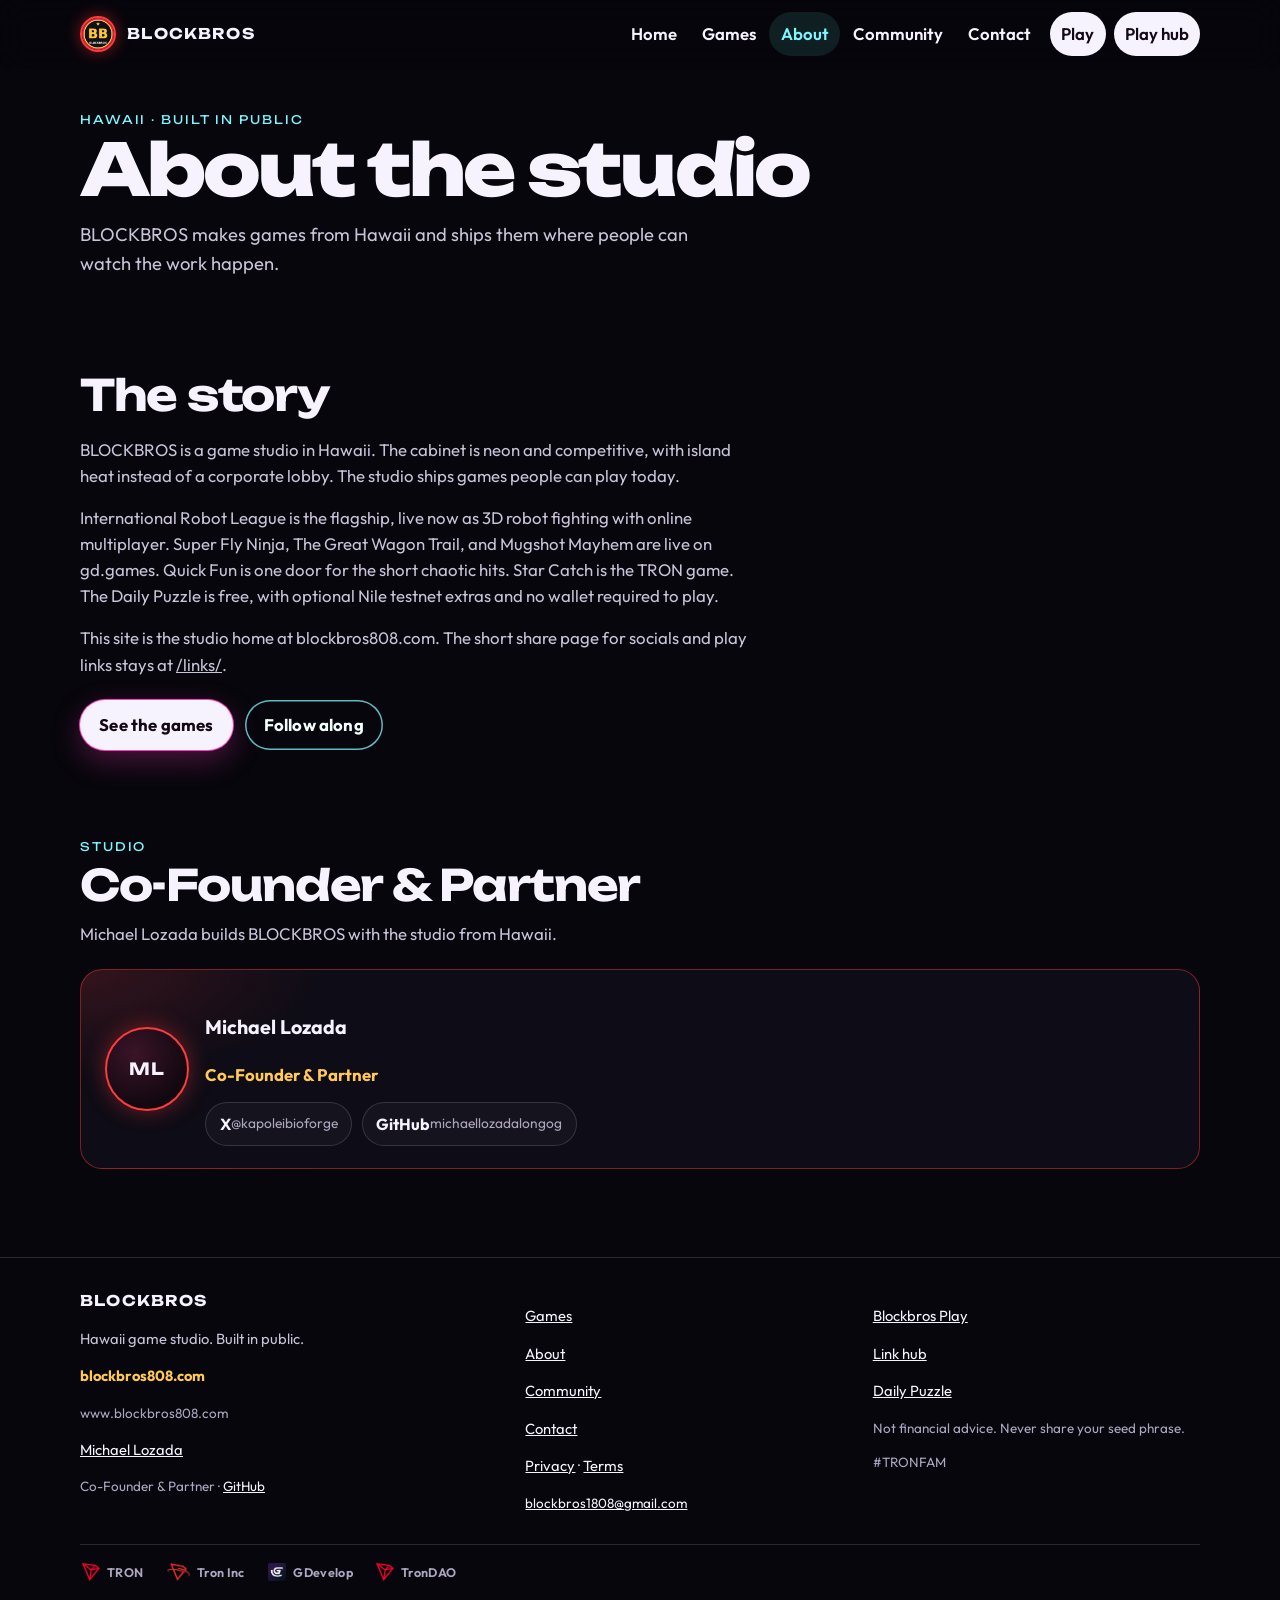
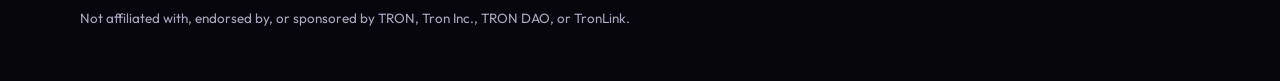
==== about/index.html @ edca0724 "Add Privacy Policy and Terms of Service; link Privacy · Terms · contact + TRON non-affiliation in fo" ====
<!DOCTYPE html>
<html lang="en">
<head>
  <meta charset="utf-8">
  <meta name="viewport" content="width=device-width, initial-scale=1">
  <title>About — BLOCKBROS</title>
  <meta name="description" content="BLOCKBROS is a Hawaii game studio built in public. Co-founder and partner Michael Lozada.">
  <meta name="theme-color" content="#07060c">
  <link rel="canonical" href="https://blockbros808.com/about/">
  <link rel="icon" href="/assets/favicon.svg" type="image/svg+xml">
  <link rel="apple-touch-icon" href="/assets/apple-touch.png">
  <meta property="og:title" content="About — BLOCKBROS">
  <meta property="og:description" content="A Hawaii studio building neon arcade games in public. Co-founder Michael Lozada.">
  <meta property="og:type" content="website">
  <meta property="og:url" content="https://blockbros808.com/about/">
  <meta property="og:image" content="https://blockbros808.com/assets/og.png">
  <meta name="twitter:card" content="summary_large_image">
  <meta name="twitter:title" content="About — BLOCKBROS">
  <meta name="twitter:image" content="https://blockbros808.com/assets/og.png">
  <link rel="stylesheet" href="/assets/styles.css">
  <style>html,body{background:#07060c;margin:0}</style>
</head>
<body>
  <a class="skip" href="#content">Skip to about</a>
  <header class="site-header">
    <div class="wrap header-bar">
      <a class="brand" href="/">
        <img src="/assets/logo.jpg" width="36" height="36" alt="">
        BLOCKBROS
      </a>
      <input class="nav-toggle" type="checkbox" id="nav-toggle">
      <label class="nav-btn" for="nav-toggle" aria-controls="site-nav" aria-expanded="false">
        <span class="sr-only">Menu</span>
        <span class="burger" aria-hidden="true"></span>
      </label>
      <nav id="site-nav" class="site-nav" aria-label="Primary">
        <a href="/">Home</a>
        <a href="/games/">Games</a>
        <a href="/about/" aria-current="page">About</a>
        <a href="/community/">Community</a>
        <a href="/contact/">Contact</a>
        <a class="nav-cta" href="https://gd.games/blockbros/international-robot-league">Play<span class="sr-only"> International Robot League</span></a>
        <a class="nav-cta" href="https://play.blockbros808.com/">Play hub</a>
      </nav>
    </div>
  </header>

  <main id="content">
    <section class="page-hero">
      <div class="wrap">
        <p class="eyebrow">Hawaii · built in public</p>
        <h1>About the studio</h1>
        <p class="lede">BLOCKBROS makes games from Hawaii and ships them where people can watch the work happen.</p>
      </div>
    </section>

    <section class="band" aria-labelledby="story-title">
      <div class="wrap">
        <h2 id="story-title">The story</h2>
        <div class="story">
          <p>BLOCKBROS is a game studio in Hawaii. The cabinet is neon and competitive, with island heat instead of a corporate lobby. The studio ships games people can play today.</p>
          <p>International Robot League is the flagship, live now as 3D robot fighting with online multiplayer. Super Fly Ninja, The Great Wagon Trail, and Mugshot Mayhem are live on gd.games. Quick Fun is one door for the short chaotic hits. Star Catch is the TRON game. The Daily Puzzle is free, with optional Nile testnet extras and no wallet required to play.</p>
          <p>This site is the studio home at blockbros808.com. The short share page for socials and play links stays at <a href="/links/">/links/</a>.</p>
        </div>
        <div class="cta-row">
          <a class="btn btn-primary" href="/games/">See the games</a>
          <a class="btn btn-ghost" href="/community/">Follow along</a>
        </div>
      </div>
    </section>

    <section class="band" id="studio" aria-labelledby="studio-title" style="padding-top:0">
      <div class="wrap">
        <p class="eyebrow">Studio</p>
        <h2 id="studio-title">Co-Founder &amp; Partner</h2>
        <p class="section-intro">Michael Lozada builds BLOCKBROS with the studio from Hawaii.</p>
        <article class="founder">
          <div class="monogram" aria-hidden="true">ML</div>
          <div>
            <h3>Michael Lozada</h3>
            <p class="role">Co-Founder &amp; Partner</p>
            <div class="founder-links">
              <a href="https://x.com/kapoleibioforge"><strong>X</strong><small>@kapoleibioforge</small></a>
              <a href="https://github.com/michaellozadalongog"><strong>GitHub</strong><small>michaellozadalongog</small></a>
            </div>
          </div>
        </article>
      </div>
    </section>
  </main>

  <footer class="site-footer">
    <div class="wrap footer-grid">
      <div>
        <strong>BLOCKBROS</strong>
        <p>Hawaii game studio. Built in public.</p>
        <p><a class="domain" href="https://blockbros808.com/">blockbros808.com</a></p>
        <p class="fine">www.blockbros808.com</p>
        <p><a href="https://x.com/kapoleibioforge">Michael Lozada</a></p>
        <p class="fine">Co-Founder &amp; Partner · <a href="https://github.com/michaellozadalongog">GitHub</a></p>
      </div>
      <div>
        <p><a href="/games/">Games</a></p>
        <p><a href="/about/">About</a></p>
        <p><a href="/community/">Community</a></p>
        <p><a href="/contact/">Contact</a></p>
        <p><a href="/privacy/">Privacy</a> · <a href="/terms/">Terms</a></p>
        <p class="fine"><a href="mailto:blockbros1808@gmail.com">blockbros1808@gmail.com</a></p>
      </div>
      <div>
        <p><a href="https://play.blockbros808.com/">Blockbros Play</a></p>
        <p><a href="/links/">Link hub</a></p>
        <p><a href="/daily/">Daily Puzzle</a></p>
        <p class="fine">Not financial advice. Never share your seed phrase.</p>
        <p class="fine">#TRONFAM</p>
      </div>
    </div>
    <div class="wrap">
      <ul class="mark-row">
        <li><a href="https://tron.network/"><img src="/assets/marks/tron.svg" width="18" height="19" alt=""><span>TRON</span></a></li>
        <li><a href="https://t.network/"><img src="/assets/marks/tron-inc.png" width="23" height="18" alt=""><span>Tron Inc</span></a></li>
        <li><a href="https://gdevelop.io/"><img src="/assets/marks/gdevelop.png" width="18" height="18" alt=""><span>GDevelop</span></a></li>
        <li><a href="https://trondao.org/"><img src="/assets/marks/tron.svg" width="18" height="19" alt=""><span>TronDAO</span></a></li>
      </ul>
      <p class="fine">Not affiliated with, endorsed by, or sponsored by TRON, Tron Inc., TRON DAO, or TronLink.</p>
    </div>
  </footer>
  <script src="/assets/main.js"></script>
</body>
</html>
---- assets/styles.css ----
@font-face {
  font-family: "Unbounded";
  font-style: normal;
  font-weight: 200 900;
  font-display: swap;
  src: url("fonts/unbounded-latin.woff2") format("woff2");
  unicode-range: U+0000-00FF, U+0131, U+0152-0153, U+02BB-02BC, U+02C6, U+02DA, U+02DC, U+0304, U+0308, U+0329, U+2000-206F, U+20AC, U+2122, U+2191, U+2193, U+2212, U+2215, U+FEFF, U+FFFD;
}

@font-face {
  font-family: "Outfit";
  font-style: normal;
  font-weight: 100 900;
  font-display: swap;
  src: url("fonts/outfit-latin.woff2") format("woff2");
  unicode-range: U+0000-00FF, U+0131, U+0152-0153, U+02BB-02BC, U+02C6, U+02DA, U+02DC, U+0304, U+0308, U+0329, U+2000-206F, U+20AC, U+2122, U+2191, U+2193, U+2212, U+2215, U+FEFF, U+FFFD;
}

:root {
  --bg: #07060c;
  --bg-raise: #100e18;
  --ink: #f6f3ff;
  --muted: #c9c3d8;
  --dim: #ada6c0;
  --cyan: #7ef6ff;
  --cyan-deep: #5dffe8;
  --magenta: #ff3dbe;
  --gold: #ffc857;
  --red: #ff3b3b;
  --line: rgba(246, 243, 255, 0.14);
  --header: 4.25rem;
  --wrap: 1120px;
  --font: "Outfit", "Segoe UI", sans-serif;
  --display: "Unbounded", "Arial Black", sans-serif;
  color-scheme: dark;
}

*,
*::before,
*::after { box-sizing: border-box; }

html { background: var(--bg); scroll-behavior: smooth; }

body {
  margin: 0;
  min-height: 100vh;
  background:
    radial-gradient(900px 480px at 8% -10%, rgba(255, 61, 190, 0.18), transparent 60%),
    radial-gradient(800px 420px at 100% 0%, rgba(93, 255, 232, 0.12), transparent 55%),
    var(--bg);
  color: var(--ink);
  font-family: var(--font);
  font-size: 1.05rem;
  line-height: 1.55;
  overflow-x: clip;
}

img { max-width: 100%; height: auto; display: block; }

a { color: inherit; }

:focus-visible {
  outline: 2px solid var(--cyan);
  outline-offset: 3px;
}

.skip {
  position: absolute;
  left: 1rem;
  top: -4rem;
  z-index: 80;
  background: var(--ink);
  color: #140814;
  padding: 0.6rem 0.9rem;
  border-radius: 999px;
  font-weight: 700;
  text-decoration: none;
}

.skip:focus { top: 0.8rem; }

.sr-only {
  position: absolute;
  width: 1px;
  height: 1px;
  padding: 0;
  margin: -1px;
  overflow: hidden;
  clip: rect(0, 0, 0, 0);
  white-space: nowrap;
  border: 0;
}

.wrap {
  width: min(var(--wrap), calc(100% - 2rem));
  margin-inline: auto;
}

.site-header {
  position: sticky;
  top: 0;
  z-index: 40;
  min-height: var(--header);
  background: rgba(7, 6, 12, 0.62);
  backdrop-filter: blur(16px);
  border-bottom: 1px solid transparent;
}

.header-bar {
  display: flex;
  align-items: center;
  justify-content: space-between;
  min-height: var(--header);
  gap: 1rem;
}

.brand {
  display: inline-flex;
  align-items: center;
  gap: 0.7rem;
  text-decoration: none;
  font-family: var(--display);
  font-weight: 700;
  letter-spacing: 0.08em;
  font-size: 0.92rem;
}

.brand img,
.kicker img {
  width: 36px;
  height: 36px;
  border-radius: 50%;
  object-fit: cover;
  border: 2px solid var(--red);
  box-shadow: 0 0 16px rgba(255, 59, 59, 0.45);
}

.nav-toggle {
  position: absolute;
  width: 1px;
  height: 1px;
  margin: -1px;
  padding: 0;
  overflow: hidden;
  clip: rect(0, 0, 0, 0);
  border: 0;
}

.nav-btn {
  display: grid;
  place-items: center;
  width: 44px;
  height: 44px;
  border-radius: 12px;
  border: 1px solid var(--line);
  background: rgba(255, 255, 255, 0.03);
  cursor: pointer;
}

.burger,
.burger::before,
.burger::after {
  display: block;
  width: 18px;
  height: 2px;
  background: var(--ink);
  border-radius: 2px;
  position: relative;
  transition: transform 0.18s ease, top 0.18s ease, background 0.18s ease;
}

.burger::before,
.burger::after {
  content: "";
  position: absolute;
  left: 0;
}

.burger::before { top: -6px; }
.burger::after { top: 6px; }

.nav-toggle:checked + .nav-btn .burger { background: transparent; }
.nav-toggle:checked + .nav-btn .burger::before { top: 0; transform: rotate(45deg); }
.nav-toggle:checked + .nav-btn .burger::after { top: 0; transform: rotate(-45deg); }
.nav-toggle:focus-visible + .nav-btn { outline: 2px solid var(--cyan); outline-offset: 3px; }

.site-nav {
  display: none;
  position: absolute;
  left: 0;
  right: 0;
  top: 100%;
  flex-direction: column;
  gap: 0.35rem;
  padding: 0.85rem 1rem 1rem;
  background: rgba(10, 8, 16, 0.96);
  border-bottom: 1px solid var(--line);
}

.nav-toggle:checked ~ .site-nav { display: flex; }

.site-nav a {
  text-decoration: none;
  min-height: 44px;
  display: inline-flex;
  align-items: center;
  padding: 0.35rem 0.85rem;
  border-radius: 999px;
  color: var(--ink);
  font-weight: 600;
}

.site-nav a:hover { background: rgba(255, 255, 255, 0.06); }
.site-nav a[aria-current="page"] {
  color: var(--cyan);
  background: rgba(93, 255, 232, 0.1);
}

.nav-cta {
  background: var(--ink);
  color: #140814 !important;
  justify-content: center;
  white-space: nowrap;
}

.site-nav a.nav-cta:hover {
  background: #fff;
  color: #140814 !important;
}

body.nav-open { overflow: hidden; }

.hero {
  position: relative;
  margin-top: calc(var(--header) * -1);
  min-height: 100svh;
  display: flex;
  align-items: center;
  padding: calc(var(--header) + 1.5rem) 0 3.5rem;
  overflow: hidden;
}

.hero-bg { position: absolute; inset: 0; pointer-events: none; }

.sun {
  position: absolute;
  left: 50%;
  bottom: 16%;
  width: min(520px, 90vw);
  height: min(520px, 90vw);
  transform: translateX(-50%);
  border-radius: 50%;
  background: radial-gradient(circle, #ffe7b0 0%, #ff8a3c 26%, #ff2f86 52%, transparent 70%);
  opacity: 0.9;
}

.grid-floor {
  position: absolute;
  left: -10%;
  right: -10%;
  bottom: -8%;
  height: 58%;
  background-image:
    linear-gradient(rgba(126, 246, 255, 0.28) 1px, transparent 1px),
    linear-gradient(90deg, rgba(126, 246, 255, 0.28) 1px, transparent 1px);
  background-size: 64px 64px;
  transform: perspective(420px) rotateX(68deg);
  transform-origin: center top;
  mask-image: linear-gradient(to bottom, transparent, #000 18%, #000 72%, transparent);
  animation: drift 14s linear infinite;
}

.vignette {
  position: absolute;
  inset: 0;
  background:
    linear-gradient(to top, var(--bg), transparent 28%),
    radial-gradient(120% 80% at 50% 40%, transparent 40%, rgba(7, 6, 12, 0.72) 100%);
}

.scan {
  position: absolute;
  inset: 0;
  background: repeating-linear-gradient(
    to bottom,
    rgba(255, 255, 255, 0.035),
    rgba(255, 255, 255, 0.035) 1px,
    transparent 1px,
    transparent 4px
  );
  opacity: 0.35;
  mix-blend-mode: overlay;
}

.hero-grid {
  position: relative;
  display: grid;
  gap: 2rem;
  align-items: center;
}

.kicker {
  display: inline-flex;
  align-items: center;
  gap: 0.7rem;
  margin: 0 0 1rem;
  color: var(--gold);
  font-weight: 650;
  letter-spacing: 0.12em;
  text-transform: uppercase;
  font-size: 0.78rem;
  max-width: 100%;
}

.kicker-domain {
  display: block;
  margin-top: 0.15rem;
  color: var(--ink);
  letter-spacing: 0.08em;
  font-weight: 600;
  text-transform: none;
}

.kicker img { width: 28px; height: 28px; }

.wordmark {
  margin: 0;
  font-family: var(--display);
  font-weight: 800;
  font-size: clamp(3.3rem, 13vw, 7.4rem);
  line-height: 0.86;
  letter-spacing: -0.04em;
}

.wordmark span { display: block; }

.line-bros {
  background: linear-gradient(100deg, var(--cyan-deep) 0%, #ffffff 42%, var(--magenta) 100%);
  -webkit-background-clip: text;
  background-clip: text;
  color: transparent;
}

.lede {
  max-width: 38rem;
  margin: 1.1rem 0 0;
  color: var(--muted);
  font-size: 1.15rem;
}

.cta-row {
  display: flex;
  flex-wrap: wrap;
  gap: 0.75rem;
  margin-top: 1.4rem;
}

.btn {
  display: inline-flex;
  align-items: center;
  justify-content: center;
  gap: 0.55rem;
  min-height: 48px;
  padding: 0.75rem 1.2rem;
  border-radius: 999px;
  border: 0;
  text-decoration: none;
  font: inherit;
  font-weight: 700;
  letter-spacing: 0.01em;
  cursor: pointer;
  transition: transform 0.16s ease, box-shadow 0.16s ease, background 0.16s ease;
}

.btn-primary {
  background: var(--ink);
  color: #140814;
  box-shadow: 0 0 0 1px var(--magenta), 0 10px 30px rgba(255, 61, 190, 0.28);
}

.btn-ghost {
  color: #f3fffd;
  background: rgba(7, 6, 12, 0.35);
  box-shadow: inset 0 0 0 1.5px rgba(126, 246, 255, 0.75);
}

.btn .arrow { transition: transform 0.16s ease; }

.facts {
  display: flex;
  flex-wrap: wrap;
  gap: 0.5rem;
  margin: 1.25rem 0 0;
  padding: 0;
  list-style: none;
}

.facts li {
  padding: 0.35rem 0.7rem;
  border-radius: 999px;
  border: 1px solid var(--line);
  background: rgba(7, 6, 12, 0.45);
  color: var(--ink);
  font-size: 0.86rem;
  font-weight: 600;
}

.cabinet {
  border-radius: 22px;
  padding: 0.7rem;
  background:
    linear-gradient(#16131f, #16131f) padding-box,
    linear-gradient(140deg, var(--magenta), var(--cyan) 50%, var(--gold)) border-box;
  border: 1px solid transparent;
  box-shadow: 0 20px 70px rgba(0, 0, 0, 0.45), 0 0 40px rgba(255, 61, 190, 0.15);
}

.cabinet-bar {
  display: flex;
  align-items: center;
  justify-content: space-between;
  gap: 0.75rem;
  padding: 0.35rem 0.55rem 0.7rem;
  font-family: var(--display);
  font-size: 0.68rem;
  letter-spacing: 0.14em;
  color: var(--cyan);
}

.led {
  width: 0.55rem;
  height: 0.55rem;
  border-radius: 50%;
  background: #3dff9a;
  box-shadow: 0 0 10px #3dff9a;
  display: inline-block;
  margin-right: 0.4rem;
  animation: pulse 1.6s ease-in-out infinite;
}

.cabinet-screen {
  border-radius: 14px;
  overflow: hidden;
  background:
    radial-gradient(circle at 50% 42%, rgba(255, 138, 60, 0.4), transparent 46%),
    #100814;
  aspect-ratio: 800 / 520;
}

.cabinet-screen img { width: 100%; height: 100%; object-fit: cover; }

.ticker {
  overflow: hidden;
  border-block: 1px solid rgba(126, 246, 255, 0.22);
  background: rgba(8, 6, 14, 0.72);
}

.ticker-track {
  display: flex;
  width: max-content;
  animation: ticker 32s linear infinite;
}

.ticker-group {
  display: flex;
  align-items: center;
}

.ticker span {
  padding: 0.75rem 0.35rem 0.75rem 0;
  font-family: var(--display);
  font-size: 0.74rem;
  letter-spacing: 0.16em;
  color: #e7fff9;
}

.ticker i {
  font-style: normal;
  color: var(--magenta);
  padding: 0 0.85rem;
}

section { scroll-margin-top: calc(var(--header) + 0.75rem); }

.band { padding: clamp(3.2rem, 7vw, 5.5rem) 0; }

.eyebrow {
  margin: 0 0 0.4rem;
  color: var(--cyan);
  font-family: var(--display);
  font-size: 0.74rem;
  letter-spacing: 0.16em;
  text-transform: uppercase;
}

h2 {
  margin: 0;
  font-family: var(--display);
  font-weight: 700;
  font-size: clamp(1.8rem, 4vw, 2.7rem);
  letter-spacing: -0.03em;
  line-height: 1.05;
}

.section-intro {
  max-width: 40rem;
  color: var(--muted);
  margin: 0.8rem 0 0;
}

.subhead {
  margin: 2rem 0 0.9rem;
  font-family: var(--display);
  font-size: 0.95rem;
  letter-spacing: 0.12em;
  text-transform: uppercase;
  color: var(--gold);
  font-weight: 600;
}

.game-grid,
.place-grid,
.social-grid {
  display: grid;
  gap: 1rem;
}

.card {
  display: flex;
  flex-direction: column;
  min-width: 0;
  background: rgba(16, 14, 24, 0.92);
  border: 1px solid var(--line);
  border-radius: 20px;
  overflow: hidden;
  transition: transform 0.18s ease, border-color 0.18s ease, box-shadow 0.18s ease;
}

.card-featured {
  background:
    linear-gradient(180deg, rgba(255, 61, 190, 0.08), transparent 30%),
    rgba(16, 14, 24, 0.94);
  border-color: rgba(255, 61, 190, 0.45);
  box-shadow: 0 16px 50px rgba(0, 0, 0, 0.28);
}

.cover {
  position: relative;
  aspect-ratio: 16 / 10;
  background: #0c0a12;
}

.cover img { width: 100%; height: 100%; object-fit: cover; }

.cover::after {
  content: "";
  position: absolute;
  inset: 0;
  background: repeating-linear-gradient(
    to bottom,
    transparent 0 2px,
    rgba(0, 0, 0, 0.16) 2px 3px
  );
  pointer-events: none;
}

.badge {
  position: absolute;
  z-index: 1;
  top: 0.8rem;
  left: 0.8rem;
  padding: 0.28rem 0.6rem;
  border-radius: 999px;
  font-size: 0.75rem;
  font-weight: 750;
  letter-spacing: 0.06em;
  text-transform: uppercase;
  background: #10261c;
  color: #d8ffe9;
  border: 1px solid rgba(61, 255, 154, 0.55);
}

.badge-gold {
  background: #2a210c;
  color: #ffe7ad;
  border-color: rgba(255, 200, 87, 0.6);
}

.badge-cyan {
  background: #0d2426;
  color: #d9fffb;
  border-color: rgba(126, 246, 255, 0.55);
}

.card-body {
  display: flex;
  flex-direction: column;
  gap: 0.7rem;
  padding: 1.05rem 1.1rem 1.15rem;
  flex: 1;
}

.card h3 {
  margin: 0;
  font-family: var(--display);
  font-size: 1.25rem;
  letter-spacing: -0.03em;
  line-height: 1.15;
}

.card p { margin: 0; color: var(--muted); }

.card-actions {
  display: flex;
  flex-wrap: wrap;
  gap: 0.6rem;
  margin-top: auto;
  padding-top: 0.35rem;
}

.where { font-size: 0.82rem; color: var(--dim); font-weight: 600; }

.place-grid a,
.social-grid a,
.founder-links a {
  text-decoration: none;
}

.place,
.social {
  display: flex;
  align-items: center;
  gap: 0.85rem;
  min-height: 76px;
  padding: 0.9rem 1rem;
  border-radius: 16px;
  border: 1px solid var(--line);
  background: rgba(16, 14, 24, 0.8);
  transition: border-color 0.16s ease, transform 0.16s ease;
}

.place strong,
.social strong,
.founder-links strong { display: block; font-size: 1rem; }

.place small,
.social small,
.founder-links small {
  display: block;
  color: var(--dim);
  font-size: 0.86rem;
}

.icon {
  width: 42px;
  height: 42px;
  flex: 0 0 auto;
  display: grid;
  place-items: center;
  border-radius: 12px;
  color: var(--cyan);
  background: rgba(126, 246, 255, 0.08);
  border: 1px solid rgba(126, 246, 255, 0.25);
}

.icon svg { width: 22px; height: 22px; display: block; }

.founder {
  margin-top: 1.4rem;
  display: grid;
  gap: 1rem;
  align-items: center;
  padding: 1.15rem;
  border-radius: 22px;
  border: 1px solid rgba(255, 59, 59, 0.45);
  background:
    radial-gradient(400px 180px at 0% 0%, rgba(255, 59, 59, 0.16), transparent 60%),
    rgba(16, 14, 24, 0.9);
}

.monogram {
  width: 84px;
  height: 84px;
  border-radius: 50%;
  display: grid;
  place-items: center;
  font-family: var(--display);
  font-weight: 700;
  letter-spacing: 0.04em;
  border: 2px solid var(--red);
  box-shadow: 0 0 22px rgba(255, 59, 59, 0.4);
  background: radial-gradient(circle at 35% 30%, #3a1428, #120810 70%);
}

.role {
  margin: 0.2rem 0 0.85rem;
  color: var(--gold);
  font-weight: 700;
}

.founder-links {
  display: flex;
  flex-wrap: wrap;
  gap: 0.6rem;
}

.founder-links a {
  min-height: 44px;
  display: inline-flex;
  align-items: center;
  padding: 0.45rem 0.85rem;
  border-radius: 999px;
  border: 1px solid var(--line);
  background: rgba(255, 255, 255, 0.03);
}

.site-footer {
  padding: 2rem 0 2.4rem;
  border-top: 1px solid var(--line);
  color: var(--muted);
  font-size: 0.92rem;
}

.footer-grid {
  display: grid;
  gap: 1.25rem;
}

.site-footer a { color: var(--ink); }
.site-footer a.domain { color: var(--gold); text-decoration: none; }
.site-footer strong { color: var(--ink); font-family: var(--display); letter-spacing: 0.08em; }
.fine { color: var(--dim); font-size: 0.84rem; }
.domain { color: var(--gold); font-weight: 700; }

.mark-row {
  display: flex;
  flex-wrap: wrap;
  align-items: center;
  gap: 0.15rem 1.15rem;
  margin: 1.05rem 0 0;
  padding: 0.35rem 0 0;
  border-top: 1px solid var(--line);
  list-style: none;
}

.site-footer .mark-row a {
  display: inline-flex;
  align-items: center;
  gap: 0.45rem;
  min-height: 44px;
  padding: 0 0.15rem;
  color: var(--dim);
  text-decoration: none;
  font-size: 0.78rem;
  font-weight: 650;
  letter-spacing: 0.03em;
}

.mark-row img {
  height: 18px;
  width: auto;
  flex: 0 0 auto;
}

@media (hover: hover) {
  .btn-primary:hover { transform: translateY(-2px); box-shadow: 0 0 0 1px var(--cyan), 0 12px 32px rgba(93, 255, 232, 0.25); }
  .btn-ghost:hover { transform: translateY(-2px); background: rgba(93, 255, 232, 0.08); }
  .btn:hover .arrow { transform: translateX(4px); }
  .card:hover { transform: translateY(-4px); border-color: rgba(126, 246, 255, 0.45); }
  .place:hover,
  .social:hover,
  .founder-links a:hover { transform: translateY(-2px); border-color: rgba(126, 246, 255, 0.5); }
  .site-footer .mark-row a:hover { color: var(--ink); }
}

@media (max-width: 560px) {
  .cta-row { flex-direction: column; align-items: stretch; }
  .card-actions { flex-direction: column; align-items: stretch; }
}

@media (min-width: 720px) {
  .game-grid { grid-template-columns: 1fr 1fr; }
  .card-featured { grid-column: 1 / -1; display: grid; grid-template-columns: 1.15fr 0.95fr; }
  .card-featured .cover { aspect-ratio: auto; min-height: 100%; }
  .place-grid,
  .social-grid { grid-template-columns: 1fr 1fr; }
  .founder { grid-template-columns: auto 1fr; padding: 1.4rem 1.5rem; }
  .footer-grid { grid-template-columns: 1.3fr 1fr 1fr; align-items: start; }
}

@media (min-width: 860px) {
  .hero-grid { grid-template-columns: minmax(0, 1.05fr) minmax(280px, 0.95fr); gap: 2.5rem; }
}

@media (min-width: 980px) {
  .nav-btn { display: none; }
  .site-nav {
    display: flex;
    position: static;
    flex-direction: row;
    align-items: center;
    gap: 0.15rem;
    padding: 0;
    margin-left: auto;
    background: transparent;
    border: 0;
  }
  .site-nav a { padding-inline: 0.7rem; }
  .site-nav .nav-cta { margin-left: 0.35rem; }
  body.nav-open { overflow: auto; }
}

@media (min-width: 1040px) {
  .social-grid { grid-template-columns: 1fr 1fr 1fr; }
}

@keyframes drift {
  to { background-position: 0 64px; }
}

@keyframes ticker {
  to { transform: translateX(-50%); }
}

@keyframes pulse {
  0%, 100% { opacity: 1; }
  50% { opacity: 0.45; }
}

@keyframes rise {
  from { opacity: 0; transform: translateY(10px); }
  to { opacity: 1; transform: none; }
}

.hero-copy > * { animation: rise 0.7s ease both; }
.hero-copy > *:nth-child(2) { animation-delay: 0.06s; }
.hero-copy > *:nth-child(3) { animation-delay: 0.12s; }
.hero-copy > *:nth-child(4) { animation-delay: 0.18s; }
.hero-copy > *:nth-child(5) { animation-delay: 0.24s; }

.page-hero { padding: 2.6rem 0 0.4rem; }
.page-hero h1 {
  margin: 0;
  font-family: var(--display);
  font-weight: 800;
  font-size: clamp(2.4rem, 6vw, 4.5rem);
  line-height: 0.95;
  letter-spacing: -0.04em;
}

.meme-figure {
  margin: 1.2rem 0 0;
}

.meme-figure img {
  width: 100%;
  max-width: 920px;
  height: auto;
  margin-inline: auto;
  border-radius: 18px;
  border: 1px solid var(--line);
  box-shadow: 0 0 40px rgba(255, 61, 190, 0.16), 0 0 28px rgba(126, 246, 255, 0.12);
}

.meme-caption {
  margin: 0.9rem 0 0;
  max-width: 40rem;
  color: var(--muted);
}

.quick-socials {
  display: flex;
  flex-wrap: wrap;
  gap: 0.55rem;
  margin: 1rem 0 0;
  padding: 0;
  list-style: none;
}
.quick-socials a {
  display: inline-flex;
  align-items: center;
  min-height: 44px;
  padding: 0.35rem 0.85rem;
  border-radius: 999px;
  text-decoration: none;
  font-weight: 700;
  border: 1px solid var(--line);
  background: rgba(16, 14, 24, 0.75);
}

.story {
  display: grid;
  gap: 1rem;
  margin-top: 1.2rem;
}
.story p { margin: 0; color: var(--muted); max-width: 42rem; }

.steps {
  list-style: none;
  margin: 1rem 0 0;
  padding: 0;
  display: grid;
  gap: 0.75rem;
}
.steps li {
  display: grid;
  grid-template-columns: auto 1fr;
  gap: 0.85rem;
  align-items: start;
  padding: 0.95rem 1rem;
  border-radius: 16px;
  border: 1px solid var(--line);
  background: rgba(16, 14, 24, 0.8);
}
.step-num {
  font-family: var(--display);
  color: var(--cyan);
  font-size: 0.95rem;
}

.mail-form {
  display: grid;
  gap: 0.55rem;
  margin-top: 1.1rem;
  max-width: 36rem;
}
.mail-form label { font-weight: 700; }
.mail-form input,
.mail-form textarea {
  width: 100%;
  font: inherit;
  color: var(--ink);
  background: #0c0b12;
  border: 1px solid var(--line);
  border-radius: 12px;
  padding: 0.8rem 0.9rem;
  min-height: 48px;
}
.mail-form textarea { min-height: 140px; resize: vertical; }
.mail-form button { justify-self: start; }

.links-top {
  display: flex;
  justify-content: space-between;
  align-items: center;
  gap: 1rem;
  margin-bottom: 1.4rem;
}
.links-top a { color: var(--cyan); font-weight: 700; }
.links-wrap {
  width: min(460px, calc(100% - 2rem));
  margin: 0 auto;
  padding: 1.4rem 0 3rem;
}
.links-logo {
  width: 96px;
  height: 96px;
  margin: 0 auto 0.9rem;
  border-radius: 50%;
  object-fit: cover;
  border: 3px solid var(--red);
  box-shadow: 0 0 24px rgba(255, 59, 59, 0.45);
}
.links-wrap h1 {
  margin: 0;
  text-align: center;
  font-family: var(--display);
  font-size: clamp(1.8rem, 6vw, 2.3rem);
  letter-spacing: 0.08em;
}
.links-lede {
  text-align: center;
  color: var(--muted);
  margin: 0.55rem 0 0;
}
.link-label {
  margin: 1.35rem 0 0.55rem;
  text-align: center;
  color: var(--gold);
  font-family: var(--display);
  font-size: 0.74rem;
  letter-spacing: 0.14em;
  text-transform: uppercase;
}
.link-list { display: flex; flex-direction: column; gap: 0.65rem; }
.link-list a {
  display: flex;
  align-items: center;
  gap: 0.75rem;
  min-height: 56px;
  padding: 0.75rem 0.95rem;
  border-radius: 16px;
  text-decoration: none;
  font-weight: 700;
  background: rgba(16, 14, 24, 0.78);
  border: 1px solid rgba(255, 80, 120, 0.5);
}
.link-list a.featured {
  background: var(--ink);
  color: #140814;
  border-color: transparent;
  box-shadow: 0 0 0 1px var(--magenta), 0 10px 28px rgba(255, 61, 190, 0.28);
}
.link-list .tag {
  margin-left: auto;
  font-size: 0.72rem;
  letter-spacing: 0.08em;
  text-transform: uppercase;
  color: var(--gold);
}
.link-list a.featured .tag { color: #5a123f; }
.links-foot { margin-top: 1.6rem; text-align: center; color: var(--dim); font-size: 0.84rem; }
.links-foot a { color: var(--gold); }

@media (prefers-reduced-motion: reduce) {
  html { scroll-behavior: auto; }
  *,
  *::before,
  *::after {
    animation: none !important;
    transition: none !important;
  }
}
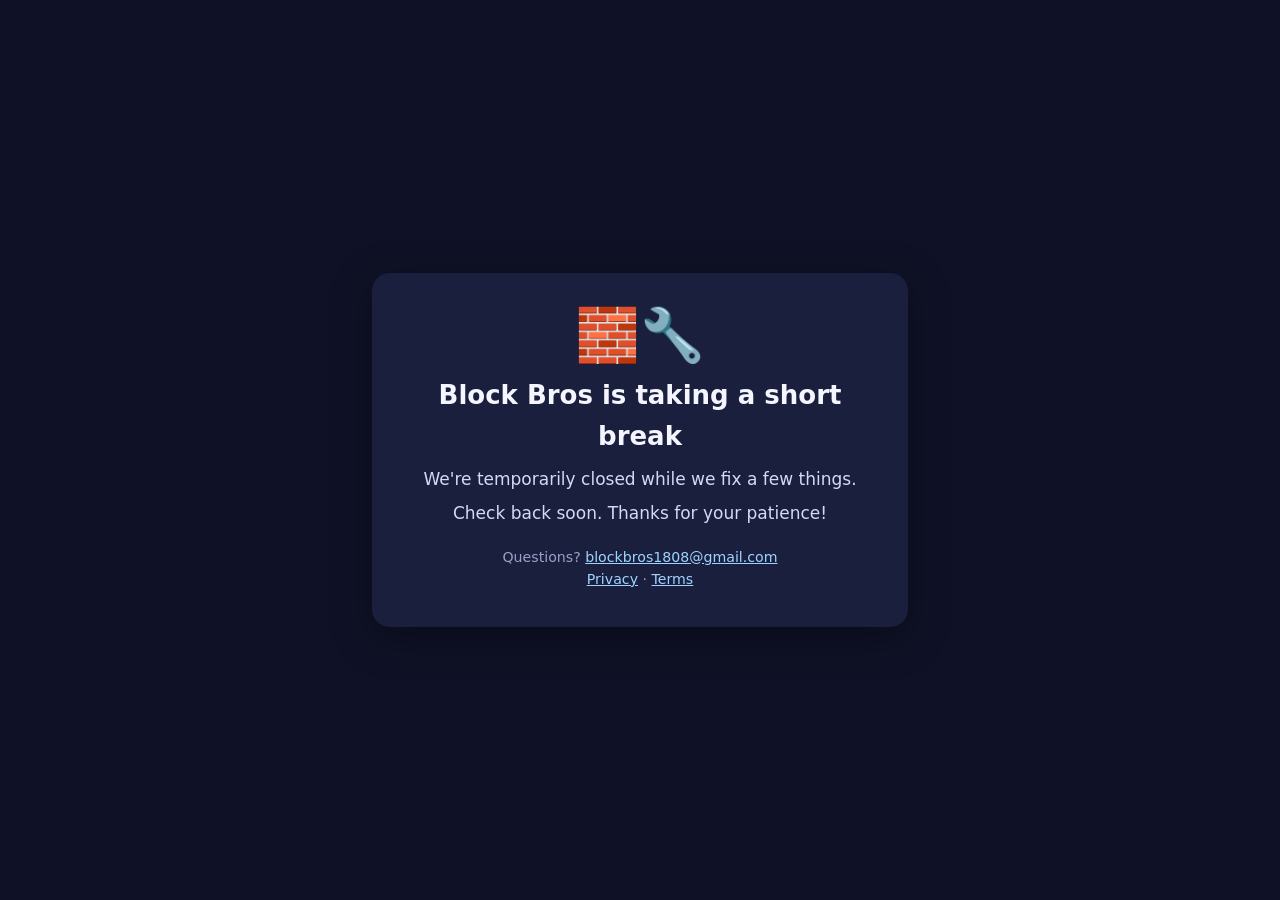
==== commit 379f310e: "Soft-close: park apex marketing pages behind a temporarily-closed card. Tony GO via TRON (debug hold" ====
--- a/about/index.html
+++ b/about/index.html
@@ -1,130 +1,31 @@
-<!DOCTYPE html>
+<!doctype html>
 <html lang="en">
 <head>
-  <meta charset="utf-8">
-  <meta name="viewport" content="width=device-width, initial-scale=1">
-  <title>About — BLOCKBROS</title>
-  <meta name="description" content="BLOCKBROS is a Hawaii game studio built in public. Co-founder and partner Michael Lozada.">
-  <meta name="theme-color" content="#07060c">
-  <link rel="canonical" href="https://blockbros808.com/about/">
-  <link rel="icon" href="/assets/favicon.svg" type="image/svg+xml">
-  <link rel="apple-touch-icon" href="/assets/apple-touch.png">
-  <meta property="og:title" content="About — BLOCKBROS">
-  <meta property="og:description" content="A Hawaii studio building neon arcade games in public. Co-founder Michael Lozada.">
-  <meta property="og:type" content="website">
-  <meta property="og:url" content="https://blockbros808.com/about/">
-  <meta property="og:image" content="https://blockbros808.com/assets/og.png">
-  <meta name="twitter:card" content="summary_large_image">
-  <meta name="twitter:title" content="About — BLOCKBROS">
-  <meta name="twitter:image" content="https://blockbros808.com/assets/og.png">
-  <link rel="stylesheet" href="/assets/styles.css">
-  <style>html,body{background:#07060c;margin:0}</style>
+<meta charset="utf-8">
+<meta name="viewport" content="width=device-width,initial-scale=1">
+<meta name="robots" content="noindex">
+<title>Block Bros · Temporarily closed</title>
+<link rel="icon" href="/assets/favicon.svg" type="image/svg+xml">
+<style>
+  html,body{margin:0;height:100%}
+  body{display:flex;align-items:center;justify-content:center;background:#0f1226;color:#f4f5ff;
+       font:17px/1.55 system-ui,-apple-system,"Segoe UI",Roboto,sans-serif;text-align:center;padding:24px;box-sizing:border-box}
+  .card{max-width:480px;background:#1a1f3d;border-radius:18px;padding:36px 28px;box-shadow:0 10px 40px rgba(0,0,0,.35)}
+  .emoji{font-size:52px;line-height:1}
+  h1{font-size:26px;margin:14px 0 10px}
+  p{margin:8px 0;color:#d6d9f5}
+  small{display:block;margin-top:20px;color:#9aa0c8}
+  a{color:#9fd3ff}
+</style>
 </head>
 <body>
-  <a class="skip" href="#content">Skip to about</a>
-  <header class="site-header">
-    <div class="wrap header-bar">
-      <a class="brand" href="/">
-        <img src="/assets/logo.jpg" width="36" height="36" alt="">
-        BLOCKBROS
-      </a>
-      <input class="nav-toggle" type="checkbox" id="nav-toggle">
-      <label class="nav-btn" for="nav-toggle" aria-controls="site-nav" aria-expanded="false">
-        <span class="sr-only">Menu</span>
-        <span class="burger" aria-hidden="true"></span>
-      </label>
-      <nav id="site-nav" class="site-nav" aria-label="Primary">
-        <a href="/">Home</a>
-        <a href="/games/">Games</a>
-        <a href="/about/" aria-current="page">About</a>
-        <a href="/community/">Community</a>
-        <a href="/contact/">Contact</a>
-        <a class="nav-cta" href="https://gd.games/blockbros/international-robot-league">Play<span class="sr-only"> International Robot League</span></a>
-        <a class="nav-cta" href="https://play.blockbros808.com/">Play hub</a>
-      </nav>
-    </div>
-  </header>
-
-  <main id="content">
-    <section class="page-hero">
-      <div class="wrap">
-        <p class="eyebrow">Hawaii · built in public</p>
-        <h1>About the studio</h1>
-        <p class="lede">BLOCKBROS makes games from Hawaii and ships them where people can watch the work happen.</p>
-      </div>
-    </section>
-
-    <section class="band" aria-labelledby="story-title">
-      <div class="wrap">
-        <h2 id="story-title">The story</h2>
-        <div class="story">
-          <p>BLOCKBROS is a game studio in Hawaii. The cabinet is neon and competitive, with island heat instead of a corporate lobby. The studio ships games people can play today.</p>
-          <p>International Robot League is the flagship, live now as 3D robot fighting with online multiplayer. Super Fly Ninja, The Great Wagon Trail, and Mugshot Mayhem are live on gd.games. Quick Fun is one door for the short chaotic hits. Star Catch is the TRON game. The Daily Puzzle is free, with optional Nile testnet extras and no wallet required to play.</p>
-          <p>This site is the studio home at blockbros808.com. The short share page for socials and play links stays at <a href="/links/">/links/</a>.</p>
-        </div>
-        <div class="cta-row">
-          <a class="btn btn-primary" href="/games/">See the games</a>
-          <a class="btn btn-ghost" href="/community/">Follow along</a>
-        </div>
-      </div>
-    </section>
-
-    <section class="band" id="studio" aria-labelledby="studio-title" style="padding-top:0">
-      <div class="wrap">
-        <p class="eyebrow">Studio</p>
-        <h2 id="studio-title">Co-Founder &amp; Partner</h2>
-        <p class="section-intro">Michael Lozada builds BLOCKBROS with the studio from Hawaii.</p>
-        <article class="founder">
-          <div class="monogram" aria-hidden="true">ML</div>
-          <div>
-            <h3>Michael Lozada</h3>
-            <p class="role">Co-Founder &amp; Partner</p>
-            <div class="founder-links">
-              <a href="https://x.com/kapoleibioforge"><strong>X</strong><small>@kapoleibioforge</small></a>
-              <a href="https://github.com/michaellozadalongog"><strong>GitHub</strong><small>michaellozadalongog</small></a>
-            </div>
-          </div>
-        </article>
-      </div>
-    </section>
-  </main>
-
-  <footer class="site-footer">
-    <div class="wrap footer-grid">
-      <div>
-        <strong>BLOCKBROS</strong>
-        <p>Hawaii game studio. Built in public.</p>
-        <p><a class="domain" href="https://blockbros808.com/">blockbros808.com</a></p>
-        <p class="fine">www.blockbros808.com</p>
-        <p><a href="https://x.com/kapoleibioforge">Michael Lozada</a></p>
-        <p class="fine">Co-Founder &amp; Partner · <a href="https://github.com/michaellozadalongog">GitHub</a></p>
-      </div>
-      <div>
-        <p><a href="/games/">Games</a></p>
-        <p><a href="/about/">About</a></p>
-        <p><a href="/community/">Community</a></p>
-        <p><a href="/contact/">Contact</a></p>
-        <p><a href="/privacy/">Privacy</a> · <a href="/terms/">Terms</a></p>
-        <p class="fine"><a href="mailto:blockbros1808@gmail.com">blockbros1808@gmail.com</a></p>
-      </div>
-      <div>
-        <p><a href="https://play.blockbros808.com/">Blockbros Play</a></p>
-        <p><a href="/links/">Link hub</a></p>
-        <p><a href="/daily/">Daily Puzzle</a></p>
-        <p class="fine">Not financial advice. Never share your seed phrase.</p>
-        <p class="fine">#TRONFAM</p>
-      </div>
-    </div>
-    <div class="wrap">
-      <ul class="mark-row">
-        <li><a href="https://tron.network/"><img src="/assets/marks/tron.svg" width="18" height="19" alt=""><span>TRON</span></a></li>
-        <li><a href="https://t.network/"><img src="/assets/marks/tron-inc.png" width="23" height="18" alt=""><span>Tron Inc</span></a></li>
-        <li><a href="https://gdevelop.io/"><img src="/assets/marks/gdevelop.png" width="18" height="18" alt=""><span>GDevelop</span></a></li>
-        <li><a href="https://trondao.org/"><img src="/assets/marks/tron.svg" width="18" height="19" alt=""><span>TronDAO</span></a></li>
-      </ul>
-      <p class="fine">Not affiliated with, endorsed by, or sponsored by TRON, Tron Inc., TRON DAO, or TronLink.</p>
-    </div>
-  </footer>
-  <script src="/assets/main.js"></script>
+<main class="card">
+  <div class="emoji" aria-hidden="true">🧱🔧</div>
+  <h1>Block Bros is taking a short break</h1>
+  <p>We're temporarily closed while we fix a few things.</p>
+  <p>Check back soon. Thanks for your patience!</p>
+  <small>Questions? <a href="mailto:blockbros1808@gmail.com">blockbros1808@gmail.com</a><br>
+  <a href="/privacy/">Privacy</a> · <a href="/terms/">Terms</a></small>
+</main>
 </body>
 </html>
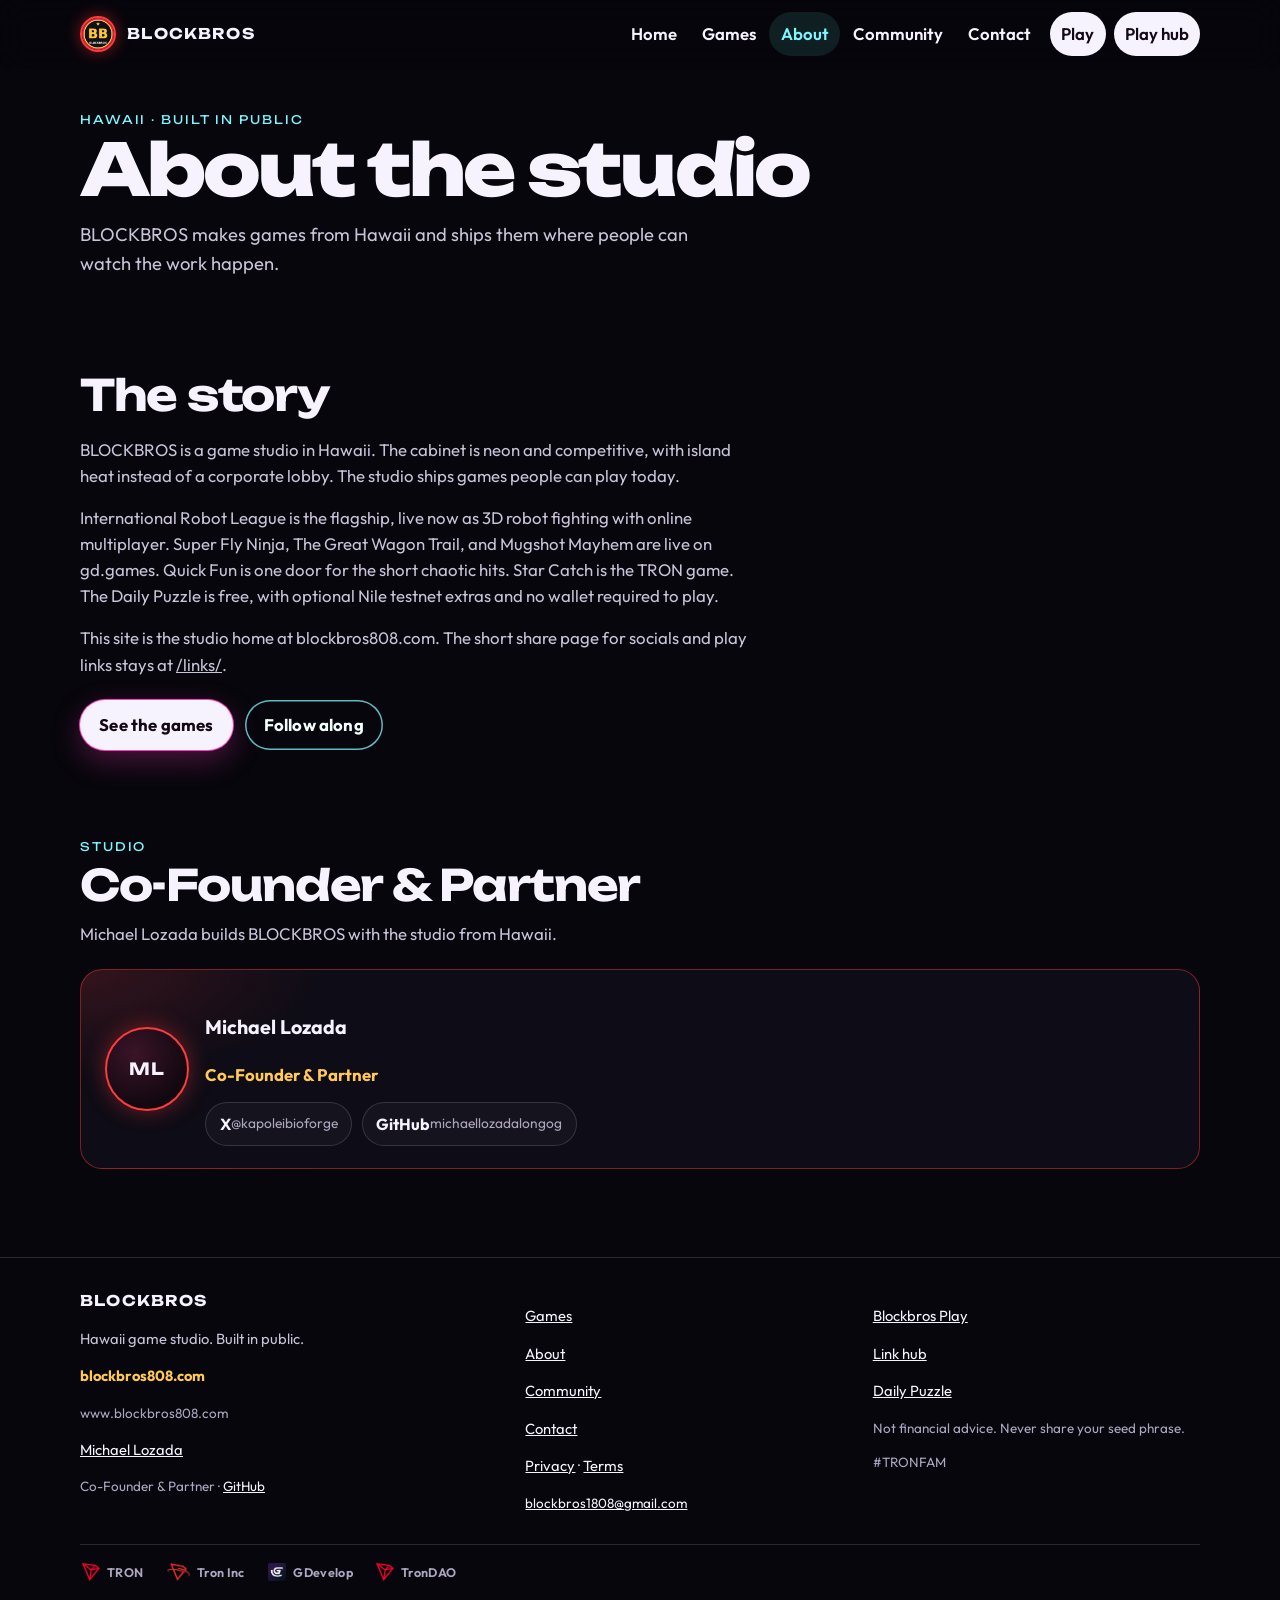
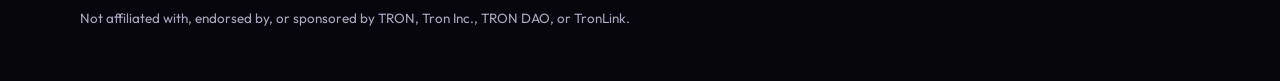
==== commit 0ddf04b6: "Revert "Soft-close: park apex site behind a temporarily-closed card" This reverts commit b96ad98cb9d" ====
--- a/about/index.html
+++ b/about/index.html
@@ -1,31 +1,130 @@
-<!doctype html>
+<!DOCTYPE html>
 <html lang="en">
 <head>
-<meta charset="utf-8">
-<meta name="viewport" content="width=device-width,initial-scale=1">
-<meta name="robots" content="noindex">
-<title>Block Bros · Temporarily closed</title>
-<link rel="icon" href="/assets/favicon.svg" type="image/svg+xml">
-<style>
-  html,body{margin:0;height:100%}
-  body{display:flex;align-items:center;justify-content:center;background:#0f1226;color:#f4f5ff;
-       font:17px/1.55 system-ui,-apple-system,"Segoe UI",Roboto,sans-serif;text-align:center;padding:24px;box-sizing:border-box}
-  .card{max-width:480px;background:#1a1f3d;border-radius:18px;padding:36px 28px;box-shadow:0 10px 40px rgba(0,0,0,.35)}
-  .emoji{font-size:52px;line-height:1}
-  h1{font-size:26px;margin:14px 0 10px}
-  p{margin:8px 0;color:#d6d9f5}
-  small{display:block;margin-top:20px;color:#9aa0c8}
-  a{color:#9fd3ff}
-</style>
+  <meta charset="utf-8">
+  <meta name="viewport" content="width=device-width, initial-scale=1">
+  <title>About — BLOCKBROS</title>
+  <meta name="description" content="BLOCKBROS is a Hawaii game studio built in public. Co-founder and partner Michael Lozada.">
+  <meta name="theme-color" content="#07060c">
+  <link rel="canonical" href="https://blockbros808.com/about/">
+  <link rel="icon" href="/assets/favicon.svg" type="image/svg+xml">
+  <link rel="apple-touch-icon" href="/assets/apple-touch.png">
+  <meta property="og:title" content="About — BLOCKBROS">
+  <meta property="og:description" content="A Hawaii studio building neon arcade games in public. Co-founder Michael Lozada.">
+  <meta property="og:type" content="website">
+  <meta property="og:url" content="https://blockbros808.com/about/">
+  <meta property="og:image" content="https://blockbros808.com/assets/og.png">
+  <meta name="twitter:card" content="summary_large_image">
+  <meta name="twitter:title" content="About — BLOCKBROS">
+  <meta name="twitter:image" content="https://blockbros808.com/assets/og.png">
+  <link rel="stylesheet" href="/assets/styles.css">
+  <style>html,body{background:#07060c;margin:0}</style>
 </head>
 <body>
-<main class="card">
-  <div class="emoji" aria-hidden="true">🧱🔧</div>
-  <h1>Block Bros is taking a short break</h1>
-  <p>We're temporarily closed while we fix a few things.</p>
-  <p>Check back soon. Thanks for your patience!</p>
-  <small>Questions? <a href="mailto:blockbros1808@gmail.com">blockbros1808@gmail.com</a><br>
-  <a href="/privacy/">Privacy</a> · <a href="/terms/">Terms</a></small>
-</main>
+  <a class="skip" href="#content">Skip to about</a>
+  <header class="site-header">
+    <div class="wrap header-bar">
+      <a class="brand" href="/">
+        <img src="/assets/logo.jpg" width="36" height="36" alt="">
+        BLOCKBROS
+      </a>
+      <input class="nav-toggle" type="checkbox" id="nav-toggle">
+      <label class="nav-btn" for="nav-toggle" aria-controls="site-nav" aria-expanded="false">
+        <span class="sr-only">Menu</span>
+        <span class="burger" aria-hidden="true"></span>
+      </label>
+      <nav id="site-nav" class="site-nav" aria-label="Primary">
+        <a href="/">Home</a>
+        <a href="/games/">Games</a>
+        <a href="/about/" aria-current="page">About</a>
+        <a href="/community/">Community</a>
+        <a href="/contact/">Contact</a>
+        <a class="nav-cta" href="https://gd.games/blockbros/international-robot-league">Play<span class="sr-only"> International Robot League</span></a>
+        <a class="nav-cta" href="https://play.blockbros808.com/">Play hub</a>
+      </nav>
+    </div>
+  </header>
+
+  <main id="content">
+    <section class="page-hero">
+      <div class="wrap">
+        <p class="eyebrow">Hawaii · built in public</p>
+        <h1>About the studio</h1>
+        <p class="lede">BLOCKBROS makes games from Hawaii and ships them where people can watch the work happen.</p>
+      </div>
+    </section>
+
+    <section class="band" aria-labelledby="story-title">
+      <div class="wrap">
+        <h2 id="story-title">The story</h2>
+        <div class="story">
+          <p>BLOCKBROS is a game studio in Hawaii. The cabinet is neon and competitive, with island heat instead of a corporate lobby. The studio ships games people can play today.</p>
+          <p>International Robot League is the flagship, live now as 3D robot fighting with online multiplayer. Super Fly Ninja, The Great Wagon Trail, and Mugshot Mayhem are live on gd.games. Quick Fun is one door for the short chaotic hits. Star Catch is the TRON game. The Daily Puzzle is free, with optional Nile testnet extras and no wallet required to play.</p>
+          <p>This site is the studio home at blockbros808.com. The short share page for socials and play links stays at <a href="/links/">/links/</a>.</p>
+        </div>
+        <div class="cta-row">
+          <a class="btn btn-primary" href="/games/">See the games</a>
+          <a class="btn btn-ghost" href="/community/">Follow along</a>
+        </div>
+      </div>
+    </section>
+
+    <section class="band" id="studio" aria-labelledby="studio-title" style="padding-top:0">
+      <div class="wrap">
+        <p class="eyebrow">Studio</p>
+        <h2 id="studio-title">Co-Founder &amp; Partner</h2>
+        <p class="section-intro">Michael Lozada builds BLOCKBROS with the studio from Hawaii.</p>
+        <article class="founder">
+          <div class="monogram" aria-hidden="true">ML</div>
+          <div>
+            <h3>Michael Lozada</h3>
+            <p class="role">Co-Founder &amp; Partner</p>
+            <div class="founder-links">
+              <a href="https://x.com/kapoleibioforge"><strong>X</strong><small>@kapoleibioforge</small></a>
+              <a href="https://github.com/michaellozadalongog"><strong>GitHub</strong><small>michaellozadalongog</small></a>
+            </div>
+          </div>
+        </article>
+      </div>
+    </section>
+  </main>
+
+  <footer class="site-footer">
+    <div class="wrap footer-grid">
+      <div>
+        <strong>BLOCKBROS</strong>
+        <p>Hawaii game studio. Built in public.</p>
+        <p><a class="domain" href="https://blockbros808.com/">blockbros808.com</a></p>
+        <p class="fine">www.blockbros808.com</p>
+        <p><a href="https://x.com/kapoleibioforge">Michael Lozada</a></p>
+        <p class="fine">Co-Founder &amp; Partner · <a href="https://github.com/michaellozadalongog">GitHub</a></p>
+      </div>
+      <div>
+        <p><a href="/games/">Games</a></p>
+        <p><a href="/about/">About</a></p>
+        <p><a href="/community/">Community</a></p>
+        <p><a href="/contact/">Contact</a></p>
+        <p><a href="/privacy/">Privacy</a> · <a href="/terms/">Terms</a></p>
+        <p class="fine"><a href="mailto:blockbros1808@gmail.com">blockbros1808@gmail.com</a></p>
+      </div>
+      <div>
+        <p><a href="https://play.blockbros808.com/">Blockbros Play</a></p>
+        <p><a href="/links/">Link hub</a></p>
+        <p><a href="/daily/">Daily Puzzle</a></p>
+        <p class="fine">Not financial advice. Never share your seed phrase.</p>
+        <p class="fine">#TRONFAM</p>
+      </div>
+    </div>
+    <div class="wrap">
+      <ul class="mark-row">
+        <li><a href="https://tron.network/"><img src="/assets/marks/tron.svg" width="18" height="19" alt=""><span>TRON</span></a></li>
+        <li><a href="https://t.network/"><img src="/assets/marks/tron-inc.png" width="23" height="18" alt=""><span>Tron Inc</span></a></li>
+        <li><a href="https://gdevelop.io/"><img src="/assets/marks/gdevelop.png" width="18" height="18" alt=""><span>GDevelop</span></a></li>
+        <li><a href="https://trondao.org/"><img src="/assets/marks/tron.svg" width="18" height="19" alt=""><span>TronDAO</span></a></li>
+      </ul>
+      <p class="fine">Not affiliated with, endorsed by, or sponsored by TRON, Tron Inc., TRON DAO, or TronLink.</p>
+    </div>
+  </footer>
+  <script src="/assets/main.js"></script>
 </body>
 </html>
--- a/assets/styles.css
+++ b/assets/styles.css
@@ -0,0 +1,1023 @@
+@font-face {
+  font-family: "Unbounded";
+  font-style: normal;
+  font-weight: 200 900;
+  font-display: swap;
+  src: url("fonts/unbounded-latin.woff2") format("woff2");
+  unicode-range: U+0000-00FF, U+0131, U+0152-0153, U+02BB-02BC, U+02C6, U+02DA, U+02DC, U+0304, U+0308, U+0329, U+2000-206F, U+20AC, U+2122, U+2191, U+2193, U+2212, U+2215, U+FEFF, U+FFFD;
+}
+
+@font-face {
+  font-family: "Outfit";
+  font-style: normal;
+  font-weight: 100 900;
+  font-display: swap;
+  src: url("fonts/outfit-latin.woff2") format("woff2");
+  unicode-range: U+0000-00FF, U+0131, U+0152-0153, U+02BB-02BC, U+02C6, U+02DA, U+02DC, U+0304, U+0308, U+0329, U+2000-206F, U+20AC, U+2122, U+2191, U+2193, U+2212, U+2215, U+FEFF, U+FFFD;
+}
+
+:root {
+  --bg: #07060c;
+  --bg-raise: #100e18;
+  --ink: #f6f3ff;
+  --muted: #c9c3d8;
+  --dim: #ada6c0;
+  --cyan: #7ef6ff;
+  --cyan-deep: #5dffe8;
+  --magenta: #ff3dbe;
+  --gold: #ffc857;
+  --red: #ff3b3b;
+  --line: rgba(246, 243, 255, 0.14);
+  --header: 4.25rem;
+  --wrap: 1120px;
+  --font: "Outfit", "Segoe UI", sans-serif;
+  --display: "Unbounded", "Arial Black", sans-serif;
+  color-scheme: dark;
+}
+
+*,
+*::before,
+*::after { box-sizing: border-box; }
+
+html { background: var(--bg); scroll-behavior: smooth; }
+
+body {
+  margin: 0;
+  min-height: 100vh;
+  background:
+    radial-gradient(900px 480px at 8% -10%, rgba(255, 61, 190, 0.18), transparent 60%),
+    radial-gradient(800px 420px at 100% 0%, rgba(93, 255, 232, 0.12), transparent 55%),
+    var(--bg);
+  color: var(--ink);
+  font-family: var(--font);
+  font-size: 1.05rem;
+  line-height: 1.55;
+  overflow-x: clip;
+}
+
+img { max-width: 100%; height: auto; display: block; }
+
+a { color: inherit; }
+
+:focus-visible {
+  outline: 2px solid var(--cyan);
+  outline-offset: 3px;
+}
+
+.skip {
+  position: absolute;
+  left: 1rem;
+  top: -4rem;
+  z-index: 80;
+  background: var(--ink);
+  color: #140814;
+  padding: 0.6rem 0.9rem;
+  border-radius: 999px;
+  font-weight: 700;
+  text-decoration: none;
+}
+
+.skip:focus { top: 0.8rem; }
+
+.sr-only {
+  position: absolute;
+  width: 1px;
+  height: 1px;
+  padding: 0;
+  margin: -1px;
+  overflow: hidden;
+  clip: rect(0, 0, 0, 0);
+  white-space: nowrap;
+  border: 0;
+}
+
+.wrap {
+  width: min(var(--wrap), calc(100% - 2rem));
+  margin-inline: auto;
+}
+
+.site-header {
+  position: sticky;
+  top: 0;
+  z-index: 40;
+  min-height: var(--header);
+  background: rgba(7, 6, 12, 0.62);
+  backdrop-filter: blur(16px);
+  border-bottom: 1px solid transparent;
+}
+
+.header-bar {
+  display: flex;
+  align-items: center;
+  justify-content: space-between;
+  min-height: var(--header);
+  gap: 1rem;
+}
+
+.brand {
+  display: inline-flex;
+  align-items: center;
+  gap: 0.7rem;
+  text-decoration: none;
+  font-family: var(--display);
+  font-weight: 700;
+  letter-spacing: 0.08em;
+  font-size: 0.92rem;
+}
+
+.brand img,
+.kicker img {
+  width: 36px;
+  height: 36px;
+  border-radius: 50%;
+  object-fit: cover;
+  border: 2px solid var(--red);
+  box-shadow: 0 0 16px rgba(255, 59, 59, 0.45);
+}
+
+.nav-toggle {
+  position: absolute;
+  width: 1px;
+  height: 1px;
+  margin: -1px;
+  padding: 0;
+  overflow: hidden;
+  clip: rect(0, 0, 0, 0);
+  border: 0;
+}
+
+.nav-btn {
+  display: grid;
+  place-items: center;
+  width: 44px;
+  height: 44px;
+  border-radius: 12px;
+  border: 1px solid var(--line);
+  background: rgba(255, 255, 255, 0.03);
+  cursor: pointer;
+}
+
+.burger,
+.burger::before,
+.burger::after {
+  display: block;
+  width: 18px;
+  height: 2px;
+  background: var(--ink);
+  border-radius: 2px;
+  position: relative;
+  transition: transform 0.18s ease, top 0.18s ease, background 0.18s ease;
+}
+
+.burger::before,
+.burger::after {
+  content: "";
+  position: absolute;
+  left: 0;
+}
+
+.burger::before { top: -6px; }
+.burger::after { top: 6px; }
+
+.nav-toggle:checked + .nav-btn .burger { background: transparent; }
+.nav-toggle:checked + .nav-btn .burger::before { top: 0; transform: rotate(45deg); }
+.nav-toggle:checked + .nav-btn .burger::after { top: 0; transform: rotate(-45deg); }
+.nav-toggle:focus-visible + .nav-btn { outline: 2px solid var(--cyan); outline-offset: 3px; }
+
+.site-nav {
+  display: none;
+  position: absolute;
+  left: 0;
+  right: 0;
+  top: 100%;
+  flex-direction: column;
+  gap: 0.35rem;
+  padding: 0.85rem 1rem 1rem;
+  background: rgba(10, 8, 16, 0.96);
+  border-bottom: 1px solid var(--line);
+}
+
+.nav-toggle:checked ~ .site-nav { display: flex; }
+
+.site-nav a {
+  text-decoration: none;
+  min-height: 44px;
+  display: inline-flex;
+  align-items: center;
+  padding: 0.35rem 0.85rem;
+  border-radius: 999px;
+  color: var(--ink);
+  font-weight: 600;
+}
+
+.site-nav a:hover { background: rgba(255, 255, 255, 0.06); }
+.site-nav a[aria-current="page"] {
+  color: var(--cyan);
+  background: rgba(93, 255, 232, 0.1);
+}
+
+.nav-cta {
+  background: var(--ink);
+  color: #140814 !important;
+  justify-content: center;
+  white-space: nowrap;
+}
+
+.site-nav a.nav-cta:hover {
+  background: #fff;
+  color: #140814 !important;
+}
+
+body.nav-open { overflow: hidden; }
+
+.hero {
+  position: relative;
+  margin-top: calc(var(--header) * -1);
+  min-height: 100svh;
+  display: flex;
+  align-items: center;
+  padding: calc(var(--header) + 1.5rem) 0 3.5rem;
+  overflow: hidden;
+}
+
+.hero-bg { position: absolute; inset: 0; pointer-events: none; }
+
+.sun {
+  position: absolute;
+  left: 50%;
+  bottom: 16%;
+  width: min(520px, 90vw);
+  height: min(520px, 90vw);
+  transform: translateX(-50%);
+  border-radius: 50%;
+  background: radial-gradient(circle, #ffe7b0 0%, #ff8a3c 26%, #ff2f86 52%, transparent 70%);
+  opacity: 0.9;
+}
+
+.grid-floor {
+  position: absolute;
+  left: -10%;
+  right: -10%;
+  bottom: -8%;
+  height: 58%;
+  background-image:
+    linear-gradient(rgba(126, 246, 255, 0.28) 1px, transparent 1px),
+    linear-gradient(90deg, rgba(126, 246, 255, 0.28) 1px, transparent 1px);
+  background-size: 64px 64px;
+  transform: perspective(420px) rotateX(68deg);
+  transform-origin: center top;
+  mask-image: linear-gradient(to bottom, transparent, #000 18%, #000 72%, transparent);
+  animation: drift 14s linear infinite;
+}
+
+.vignette {
+  position: absolute;
+  inset: 0;
+  background:
+    linear-gradient(to top, var(--bg), transparent 28%),
+    radial-gradient(120% 80% at 50% 40%, transparent 40%, rgba(7, 6, 12, 0.72) 100%);
+}
+
+.scan {
+  position: absolute;
+  inset: 0;
+  background: repeating-linear-gradient(
+    to bottom,
+    rgba(255, 255, 255, 0.035),
+    rgba(255, 255, 255, 0.035) 1px,
+    transparent 1px,
+    transparent 4px
+  );
+  opacity: 0.35;
+  mix-blend-mode: overlay;
+}
+
+.hero-grid {
+  position: relative;
+  display: grid;
+  gap: 2rem;
+  align-items: center;
+}
+
+.kicker {
+  display: inline-flex;
+  align-items: center;
+  gap: 0.7rem;
+  margin: 0 0 1rem;
+  color: var(--gold);
+  font-weight: 650;
+  letter-spacing: 0.12em;
+  text-transform: uppercase;
+  font-size: 0.78rem;
+  max-width: 100%;
+}
+
+.kicker-domain {
+  display: block;
+  margin-top: 0.15rem;
+  color: var(--ink);
+  letter-spacing: 0.08em;
+  font-weight: 600;
+  text-transform: none;
+}
+
+.kicker img { width: 28px; height: 28px; }
+
+.wordmark {
+  margin: 0;
+  font-family: var(--display);
+  font-weight: 800;
+  font-size: clamp(3.3rem, 13vw, 7.4rem);
+  line-height: 0.86;
+  letter-spacing: -0.04em;
+}
+
+.wordmark span { display: block; }
+
+.line-bros {
+  background: linear-gradient(100deg, var(--cyan-deep) 0%, #ffffff 42%, var(--magenta) 100%);
+  -webkit-background-clip: text;
+  background-clip: text;
+  color: transparent;
+}
+
+.lede {
+  max-width: 38rem;
+  margin: 1.1rem 0 0;
+  color: var(--muted);
+  font-size: 1.15rem;
+}
+
+.cta-row {
+  display: flex;
+  flex-wrap: wrap;
+  gap: 0.75rem;
+  margin-top: 1.4rem;
+}
+
+.btn {
+  display: inline-flex;
+  align-items: center;
+  justify-content: center;
+  gap: 0.55rem;
+  min-height: 48px;
+  padding: 0.75rem 1.2rem;
+  border-radius: 999px;
+  border: 0;
+  text-decoration: none;
+  font: inherit;
+  font-weight: 700;
+  letter-spacing: 0.01em;
+  cursor: pointer;
+  transition: transform 0.16s ease, box-shadow 0.16s ease, background 0.16s ease;
+}
+
+.btn-primary {
+  background: var(--ink);
+  color: #140814;
+  box-shadow: 0 0 0 1px var(--magenta), 0 10px 30px rgba(255, 61, 190, 0.28);
+}
+
+.btn-ghost {
+  color: #f3fffd;
+  background: rgba(7, 6, 12, 0.35);
+  box-shadow: inset 0 0 0 1.5px rgba(126, 246, 255, 0.75);
+}
+
+.btn .arrow { transition: transform 0.16s ease; }
+
+.facts {
+  display: flex;
+  flex-wrap: wrap;
+  gap: 0.5rem;
+  margin: 1.25rem 0 0;
+  padding: 0;
+  list-style: none;
+}
+
+.facts li {
+  padding: 0.35rem 0.7rem;
+  border-radius: 999px;
+  border: 1px solid var(--line);
+  background: rgba(7, 6, 12, 0.45);
+  color: var(--ink);
+  font-size: 0.86rem;
+  font-weight: 600;
+}
+
+.cabinet {
+  border-radius: 22px;
+  padding: 0.7rem;
+  background:
+    linear-gradient(#16131f, #16131f) padding-box,
+    linear-gradient(140deg, var(--magenta), var(--cyan) 50%, var(--gold)) border-box;
+  border: 1px solid transparent;
+  box-shadow: 0 20px 70px rgba(0, 0, 0, 0.45), 0 0 40px rgba(255, 61, 190, 0.15);
+}
+
+.cabinet-bar {
+  display: flex;
+  align-items: center;
+  justify-content: space-between;
+  gap: 0.75rem;
+  padding: 0.35rem 0.55rem 0.7rem;
+  font-family: var(--display);
+  font-size: 0.68rem;
+  letter-spacing: 0.14em;
+  color: var(--cyan);
+}
+
+.led {
+  width: 0.55rem;
+  height: 0.55rem;
+  border-radius: 50%;
+  background: #3dff9a;
+  box-shadow: 0 0 10px #3dff9a;
+  display: inline-block;
+  margin-right: 0.4rem;
+  animation: pulse 1.6s ease-in-out infinite;
+}
+
+.cabinet-screen {
+  border-radius: 14px;
+  overflow: hidden;
+  background:
+    radial-gradient(circle at 50% 42%, rgba(255, 138, 60, 0.4), transparent 46%),
+    #100814;
+  aspect-ratio: 800 / 520;
+}
+
+.cabinet-screen img { width: 100%; height: 100%; object-fit: cover; }
+
+.ticker {
+  overflow: hidden;
+  border-block: 1px solid rgba(126, 246, 255, 0.22);
+  background: rgba(8, 6, 14, 0.72);
+}
+
+.ticker-track {
+  display: flex;
+  width: max-content;
+  animation: ticker 32s linear infinite;
+}
+
+.ticker-group {
+  display: flex;
+  align-items: center;
+}
+
+.ticker span {
+  padding: 0.75rem 0.35rem 0.75rem 0;
+  font-family: var(--display);
+  font-size: 0.74rem;
+  letter-spacing: 0.16em;
+  color: #e7fff9;
+}
+
+.ticker i {
+  font-style: normal;
+  color: var(--magenta);
+  padding: 0 0.85rem;
+}
+
+section { scroll-margin-top: calc(var(--header) + 0.75rem); }
+
+.band { padding: clamp(3.2rem, 7vw, 5.5rem) 0; }
+
+.eyebrow {
+  margin: 0 0 0.4rem;
+  color: var(--cyan);
+  font-family: var(--display);
+  font-size: 0.74rem;
+  letter-spacing: 0.16em;
+  text-transform: uppercase;
+}
+
+h2 {
+  margin: 0;
+  font-family: var(--display);
+  font-weight: 700;
+  font-size: clamp(1.8rem, 4vw, 2.7rem);
+  letter-spacing: -0.03em;
+  line-height: 1.05;
+}
+
+.section-intro {
+  max-width: 40rem;
+  color: var(--muted);
+  margin: 0.8rem 0 0;
+}
+
+.subhead {
+  margin: 2rem 0 0.9rem;
+  font-family: var(--display);
+  font-size: 0.95rem;
+  letter-spacing: 0.12em;
+  text-transform: uppercase;
+  color: var(--gold);
+  font-weight: 600;
+}
+
+.game-grid,
+.place-grid,
+.social-grid {
+  display: grid;
+  gap: 1rem;
+}
+
+.card {
+  display: flex;
+  flex-direction: column;
+  min-width: 0;
+  background: rgba(16, 14, 24, 0.92);
+  border: 1px solid var(--line);
+  border-radius: 20px;
+  overflow: hidden;
+  transition: transform 0.18s ease, border-color 0.18s ease, box-shadow 0.18s ease;
+}
+
+.card-featured {
+  background:
+    linear-gradient(180deg, rgba(255, 61, 190, 0.08), transparent 30%),
+    rgba(16, 14, 24, 0.94);
+  border-color: rgba(255, 61, 190, 0.45);
+  box-shadow: 0 16px 50px rgba(0, 0, 0, 0.28);
+}
+
+.cover {
+  position: relative;
+  aspect-ratio: 16 / 10;
+  background: #0c0a12;
+}
+
+.cover img { width: 100%; height: 100%; object-fit: cover; }
+
+.cover::after {
+  content: "";
+  position: absolute;
+  inset: 0;
+  background: repeating-linear-gradient(
+    to bottom,
+    transparent 0 2px,
+    rgba(0, 0, 0, 0.16) 2px 3px
+  );
+  pointer-events: none;
+}
+
+.badge {
+  position: absolute;
+  z-index: 1;
+  top: 0.8rem;
+  left: 0.8rem;
+  padding: 0.28rem 0.6rem;
+  border-radius: 999px;
+  font-size: 0.75rem;
+  font-weight: 750;
+  letter-spacing: 0.06em;
+  text-transform: uppercase;
+  background: #10261c;
+  color: #d8ffe9;
+  border: 1px solid rgba(61, 255, 154, 0.55);
+}
+
+.badge-gold {
+  background: #2a210c;
+  color: #ffe7ad;
+  border-color: rgba(255, 200, 87, 0.6);
+}
+
+.badge-cyan {
+  background: #0d2426;
+  color: #d9fffb;
+  border-color: rgba(126, 246, 255, 0.55);
+}
+
+.card-body {
+  display: flex;
+  flex-direction: column;
+  gap: 0.7rem;
+  padding: 1.05rem 1.1rem 1.15rem;
+  flex: 1;
+}
+
+.card h3 {
+  margin: 0;
+  font-family: var(--display);
+  font-size: 1.25rem;
+  letter-spacing: -0.03em;
+  line-height: 1.15;
+}
+
+.card p { margin: 0; color: var(--muted); }
+
+.card-actions {
+  display: flex;
+  flex-wrap: wrap;
+  gap: 0.6rem;
+  margin-top: auto;
+  padding-top: 0.35rem;
+}
+
+.where { font-size: 0.82rem; color: var(--dim); font-weight: 600; }
+
+.place-grid a,
+.social-grid a,
+.founder-links a {
+  text-decoration: none;
+}
+
+.place,
+.social {
+  display: flex;
+  align-items: center;
+  gap: 0.85rem;
+  min-height: 76px;
+  padding: 0.9rem 1rem;
+  border-radius: 16px;
+  border: 1px solid var(--line);
+  background: rgba(16, 14, 24, 0.8);
+  transition: border-color 0.16s ease, transform 0.16s ease;
+}
+
+.place strong,
+.social strong,
+.founder-links strong { display: block; font-size: 1rem; }
+
+.place small,
+.social small,
+.founder-links small {
+  display: block;
+  color: var(--dim);
+  font-size: 0.86rem;
+}
+
+.icon {
+  width: 42px;
+  height: 42px;
+  flex: 0 0 auto;
+  display: grid;
+  place-items: center;
+  border-radius: 12px;
+  color: var(--cyan);
+  background: rgba(126, 246, 255, 0.08);
+  border: 1px solid rgba(126, 246, 255, 0.25);
+}
+
+.icon svg { width: 22px; height: 22px; display: block; }
+
+.founder {
+  margin-top: 1.4rem;
+  display: grid;
+  gap: 1rem;
+  align-items: center;
+  padding: 1.15rem;
+  border-radius: 22px;
+  border: 1px solid rgba(255, 59, 59, 0.45);
+  background:
+    radial-gradient(400px 180px at 0% 0%, rgba(255, 59, 59, 0.16), transparent 60%),
+    rgba(16, 14, 24, 0.9);
+}
+
+.monogram {
+  width: 84px;
+  height: 84px;
+  border-radius: 50%;
+  display: grid;
+  place-items: center;
+  font-family: var(--display);
+  font-weight: 700;
+  letter-spacing: 0.04em;
+  border: 2px solid var(--red);
+  box-shadow: 0 0 22px rgba(255, 59, 59, 0.4);
+  background: radial-gradient(circle at 35% 30%, #3a1428, #120810 70%);
+}
+
+.role {
+  margin: 0.2rem 0 0.85rem;
+  color: var(--gold);
+  font-weight: 700;
+}
+
+.founder-links {
+  display: flex;
+  flex-wrap: wrap;
+  gap: 0.6rem;
+}
+
+.founder-links a {
+  min-height: 44px;
+  display: inline-flex;
+  align-items: center;
+  padding: 0.45rem 0.85rem;
+  border-radius: 999px;
+  border: 1px solid var(--line);
+  background: rgba(255, 255, 255, 0.03);
+}
+
+.site-footer {
+  padding: 2rem 0 2.4rem;
+  border-top: 1px solid var(--line);
+  color: var(--muted);
+  font-size: 0.92rem;
+}
+
+.footer-grid {
+  display: grid;
+  gap: 1.25rem;
+}
+
+.site-footer a { color: var(--ink); }
+.site-footer a.domain { color: var(--gold); text-decoration: none; }
+.site-footer strong { color: var(--ink); font-family: var(--display); letter-spacing: 0.08em; }
+.fine { color: var(--dim); font-size: 0.84rem; }
+.domain { color: var(--gold); font-weight: 700; }
+
+.mark-row {
+  display: flex;
+  flex-wrap: wrap;
+  align-items: center;
+  gap: 0.15rem 1.15rem;
+  margin: 1.05rem 0 0;
+  padding: 0.35rem 0 0;
+  border-top: 1px solid var(--line);
+  list-style: none;
+}
+
+.site-footer .mark-row a {
+  display: inline-flex;
+  align-items: center;
+  gap: 0.45rem;
+  min-height: 44px;
+  padding: 0 0.15rem;
+  color: var(--dim);
+  text-decoration: none;
+  font-size: 0.78rem;
+  font-weight: 650;
+  letter-spacing: 0.03em;
+}
+
+.mark-row img {
+  height: 18px;
+  width: auto;
+  flex: 0 0 auto;
+}
+
+@media (hover: hover) {
+  .btn-primary:hover { transform: translateY(-2px); box-shadow: 0 0 0 1px var(--cyan), 0 12px 32px rgba(93, 255, 232, 0.25); }
+  .btn-ghost:hover { transform: translateY(-2px); background: rgba(93, 255, 232, 0.08); }
+  .btn:hover .arrow { transform: translateX(4px); }
+  .card:hover { transform: translateY(-4px); border-color: rgba(126, 246, 255, 0.45); }
+  .place:hover,
+  .social:hover,
+  .founder-links a:hover { transform: translateY(-2px); border-color: rgba(126, 246, 255, 0.5); }
+  .site-footer .mark-row a:hover { color: var(--ink); }
+}
+
+@media (max-width: 560px) {
+  .cta-row { flex-direction: column; align-items: stretch; }
+  .card-actions { flex-direction: column; align-items: stretch; }
+}
+
+@media (min-width: 720px) {
+  .game-grid { grid-template-columns: 1fr 1fr; }
+  .card-featured { grid-column: 1 / -1; display: grid; grid-template-columns: 1.15fr 0.95fr; }
+  .card-featured .cover { aspect-ratio: auto; min-height: 100%; }
+  .place-grid,
+  .social-grid { grid-template-columns: 1fr 1fr; }
+  .founder { grid-template-columns: auto 1fr; padding: 1.4rem 1.5rem; }
+  .footer-grid { grid-template-columns: 1.3fr 1fr 1fr; align-items: start; }
+}
+
+@media (min-width: 860px) {
+  .hero-grid { grid-template-columns: minmax(0, 1.05fr) minmax(280px, 0.95fr); gap: 2.5rem; }
+}
+
+@media (min-width: 980px) {
+  .nav-btn { display: none; }
+  .site-nav {
+    display: flex;
+    position: static;
+    flex-direction: row;
+    align-items: center;
+    gap: 0.15rem;
+    padding: 0;
+    margin-left: auto;
+    background: transparent;
+    border: 0;
+  }
+  .site-nav a { padding-inline: 0.7rem; }
+  .site-nav .nav-cta { margin-left: 0.35rem; }
+  body.nav-open { overflow: auto; }
+}
+
+@media (min-width: 1040px) {
+  .social-grid { grid-template-columns: 1fr 1fr 1fr; }
+}
+
+@keyframes drift {
+  to { background-position: 0 64px; }
+}
+
+@keyframes ticker {
+  to { transform: translateX(-50%); }
+}
+
+@keyframes pulse {
+  0%, 100% { opacity: 1; }
+  50% { opacity: 0.45; }
+}
+
+@keyframes rise {
+  from { opacity: 0; transform: translateY(10px); }
+  to { opacity: 1; transform: none; }
+}
+
+.hero-copy > * { animation: rise 0.7s ease both; }
+.hero-copy > *:nth-child(2) { animation-delay: 0.06s; }
+.hero-copy > *:nth-child(3) { animation-delay: 0.12s; }
+.hero-copy > *:nth-child(4) { animation-delay: 0.18s; }
+.hero-copy > *:nth-child(5) { animation-delay: 0.24s; }
+
+.page-hero { padding: 2.6rem 0 0.4rem; }
+.page-hero h1 {
+  margin: 0;
+  font-family: var(--display);
+  font-weight: 800;
+  font-size: clamp(2.4rem, 6vw, 4.5rem);
+  line-height: 0.95;
+  letter-spacing: -0.04em;
+}
+
+.meme-figure {
+  margin: 1.2rem 0 0;
+}
+
+.meme-figure img {
+  width: 100%;
+  max-width: 920px;
+  height: auto;
+  margin-inline: auto;
+  border-radius: 18px;
+  border: 1px solid var(--line);
+  box-shadow: 0 0 40px rgba(255, 61, 190, 0.16), 0 0 28px rgba(126, 246, 255, 0.12);
+}
+
+.meme-caption {
+  margin: 0.9rem 0 0;
+  max-width: 40rem;
+  color: var(--muted);
+}
+
+.quick-socials {
+  display: flex;
+  flex-wrap: wrap;
+  gap: 0.55rem;
+  margin: 1rem 0 0;
+  padding: 0;
+  list-style: none;
+}
+.quick-socials a {
+  display: inline-flex;
+  align-items: center;
+  min-height: 44px;
+  padding: 0.35rem 0.85rem;
+  border-radius: 999px;
+  text-decoration: none;
+  font-weight: 700;
+  border: 1px solid var(--line);
+  background: rgba(16, 14, 24, 0.75);
+}
+
+.story {
+  display: grid;
+  gap: 1rem;
+  margin-top: 1.2rem;
+}
+.story p { margin: 0; color: var(--muted); max-width: 42rem; }
+
+.steps {
+  list-style: none;
+  margin: 1rem 0 0;
+  padding: 0;
+  display: grid;
+  gap: 0.75rem;
+}
+.steps li {
+  display: grid;
+  grid-template-columns: auto 1fr;
+  gap: 0.85rem;
+  align-items: start;
+  padding: 0.95rem 1rem;
+  border-radius: 16px;
+  border: 1px solid var(--line);
+  background: rgba(16, 14, 24, 0.8);
+}
+.step-num {
+  font-family: var(--display);
+  color: var(--cyan);
+  font-size: 0.95rem;
+}
+
+.mail-form {
+  display: grid;
+  gap: 0.55rem;
+  margin-top: 1.1rem;
+  max-width: 36rem;
+}
+.mail-form label { font-weight: 700; }
+.mail-form input,
+.mail-form textarea {
+  width: 100%;
+  font: inherit;
+  color: var(--ink);
+  background: #0c0b12;
+  border: 1px solid var(--line);
+  border-radius: 12px;
+  padding: 0.8rem 0.9rem;
+  min-height: 48px;
+}
+.mail-form textarea { min-height: 140px; resize: vertical; }
+.mail-form button { justify-self: start; }
+
+.links-top {
+  display: flex;
+  justify-content: space-between;
+  align-items: center;
+  gap: 1rem;
+  margin-bottom: 1.4rem;
+}
+.links-top a { color: var(--cyan); font-weight: 700; }
+.links-wrap {
+  width: min(460px, calc(100% - 2rem));
+  margin: 0 auto;
+  padding: 1.4rem 0 3rem;
+}
+.links-logo {
+  width: 96px;
+  height: 96px;
+  margin: 0 auto 0.9rem;
+  border-radius: 50%;
+  object-fit: cover;
+  border: 3px solid var(--red);
+  box-shadow: 0 0 24px rgba(255, 59, 59, 0.45);
+}
+.links-wrap h1 {
+  margin: 0;
+  text-align: center;
+  font-family: var(--display);
+  font-size: clamp(1.8rem, 6vw, 2.3rem);
+  letter-spacing: 0.08em;
+}
+.links-lede {
+  text-align: center;
+  color: var(--muted);
+  margin: 0.55rem 0 0;
+}
+.link-label {
+  margin: 1.35rem 0 0.55rem;
+  text-align: center;
+  color: var(--gold);
+  font-family: var(--display);
+  font-size: 0.74rem;
+  letter-spacing: 0.14em;
+  text-transform: uppercase;
+}
+.link-list { display: flex; flex-direction: column; gap: 0.65rem; }
+.link-list a {
+  display: flex;
+  align-items: center;
+  gap: 0.75rem;
+  min-height: 56px;
+  padding: 0.75rem 0.95rem;
+  border-radius: 16px;
+  text-decoration: none;
+  font-weight: 700;
+  background: rgba(16, 14, 24, 0.78);
+  border: 1px solid rgba(255, 80, 120, 0.5);
+}
+.link-list a.featured {
+  background: var(--ink);
+  color: #140814;
+  border-color: transparent;
+  box-shadow: 0 0 0 1px var(--magenta), 0 10px 28px rgba(255, 61, 190, 0.28);
+}
+.link-list .tag {
+  margin-left: auto;
+  font-size: 0.72rem;
+  letter-spacing: 0.08em;
+  text-transform: uppercase;
+  color: var(--gold);
+}
+.link-list a.featured .tag { color: #5a123f; }
+.links-foot { margin-top: 1.6rem; text-align: center; color: var(--dim); font-size: 0.84rem; }
+.links-foot a { color: var(--gold); }
+
+@media (prefers-reduced-motion: reduce) {
+  html { scroll-behavior: auto; }
+  *,
+  *::before,
+  *::after {
+    animation: none !important;
+    transition: none !important;
+  }
+}
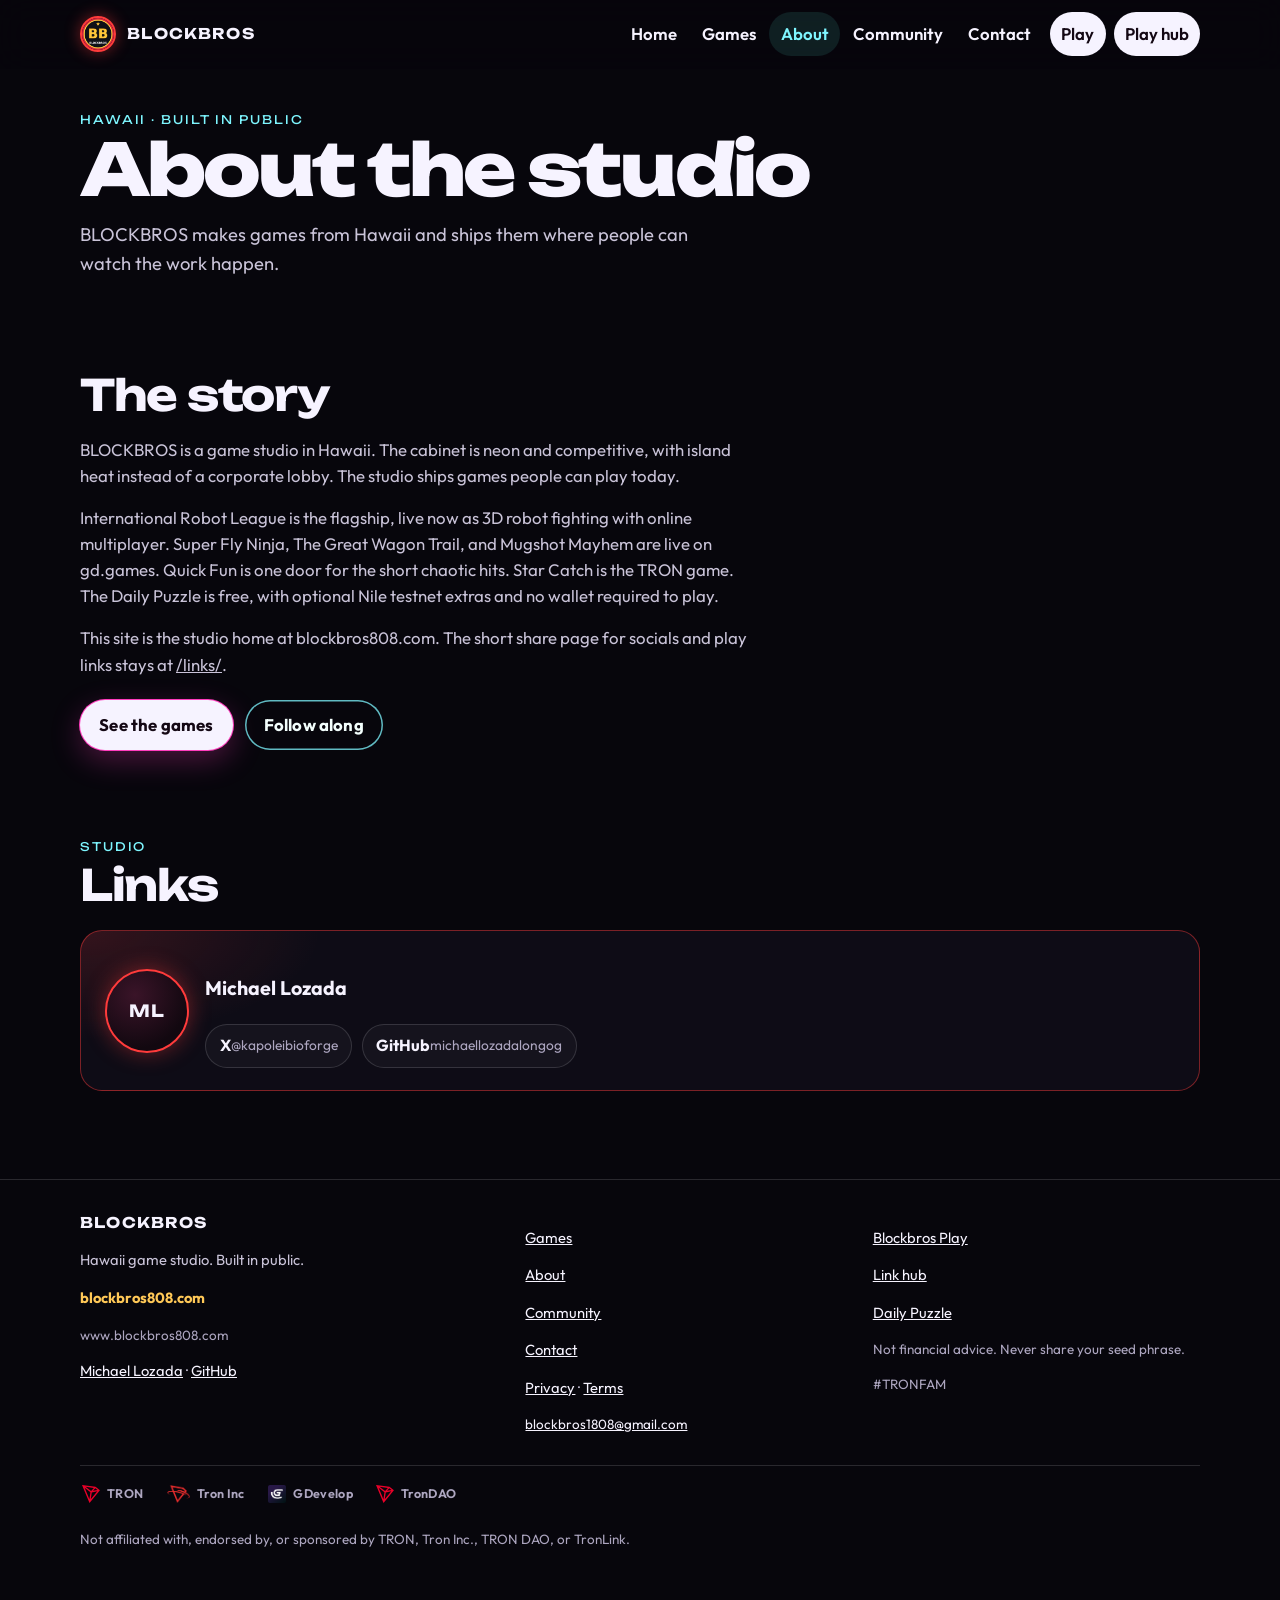
==== commit 57bb6bc1: "Michael Lozada: drop Co-Founder/Partner titles; keep his X/GitHub links Variant A title strip on the" ====
--- a/about/index.html
+++ b/about/index.html
@@ -4,13 +4,13 @@
   <meta charset="utf-8">
   <meta name="viewport" content="width=device-width, initial-scale=1">
   <title>About — BLOCKBROS</title>
-  <meta name="description" content="BLOCKBROS is a Hawaii game studio built in public. Co-founder and partner Michael Lozada.">
+  <meta name="description" content="BLOCKBROS is a Hawaii game studio built in public.">
   <meta name="theme-color" content="#07060c">
   <link rel="canonical" href="https://blockbros808.com/about/">
   <link rel="icon" href="/assets/favicon.svg" type="image/svg+xml">
   <link rel="apple-touch-icon" href="/assets/apple-touch.png">
   <meta property="og:title" content="About — BLOCKBROS">
-  <meta property="og:description" content="A Hawaii studio building neon arcade games in public. Co-founder Michael Lozada.">
+  <meta property="og:description" content="A Hawaii studio building neon arcade games in public.">
   <meta property="og:type" content="website">
   <meta property="og:url" content="https://blockbros808.com/about/">
   <meta property="og:image" content="https://blockbros808.com/assets/og.png">
@@ -72,13 +72,11 @@
     <section class="band" id="studio" aria-labelledby="studio-title" style="padding-top:0">
       <div class="wrap">
         <p class="eyebrow">Studio</p>
-        <h2 id="studio-title">Co-Founder &amp; Partner</h2>
-        <p class="section-intro">Michael Lozada builds BLOCKBROS with the studio from Hawaii.</p>
+        <h2 id="studio-title">Links</h2>
         <article class="founder">
           <div class="monogram" aria-hidden="true">ML</div>
           <div>
             <h3>Michael Lozada</h3>
-            <p class="role">Co-Founder &amp; Partner</p>
             <div class="founder-links">
               <a href="https://x.com/kapoleibioforge"><strong>X</strong><small>@kapoleibioforge</small></a>
               <a href="https://github.com/michaellozadalongog"><strong>GitHub</strong><small>michaellozadalongog</small></a>
@@ -96,8 +94,7 @@
         <p>Hawaii game studio. Built in public.</p>
         <p><a class="domain" href="https://blockbros808.com/">blockbros808.com</a></p>
         <p class="fine">www.blockbros808.com</p>
-        <p><a href="https://x.com/kapoleibioforge">Michael Lozada</a></p>
-        <p class="fine">Co-Founder &amp; Partner · <a href="https://github.com/michaellozadalongog">GitHub</a></p>
+        <p><a href="https://x.com/kapoleibioforge">Michael Lozada</a> · <a href="https://github.com/michaellozadalongog">GitHub</a></p>
       </div>
       <div>
         <p><a href="/games/">Games</a></p>
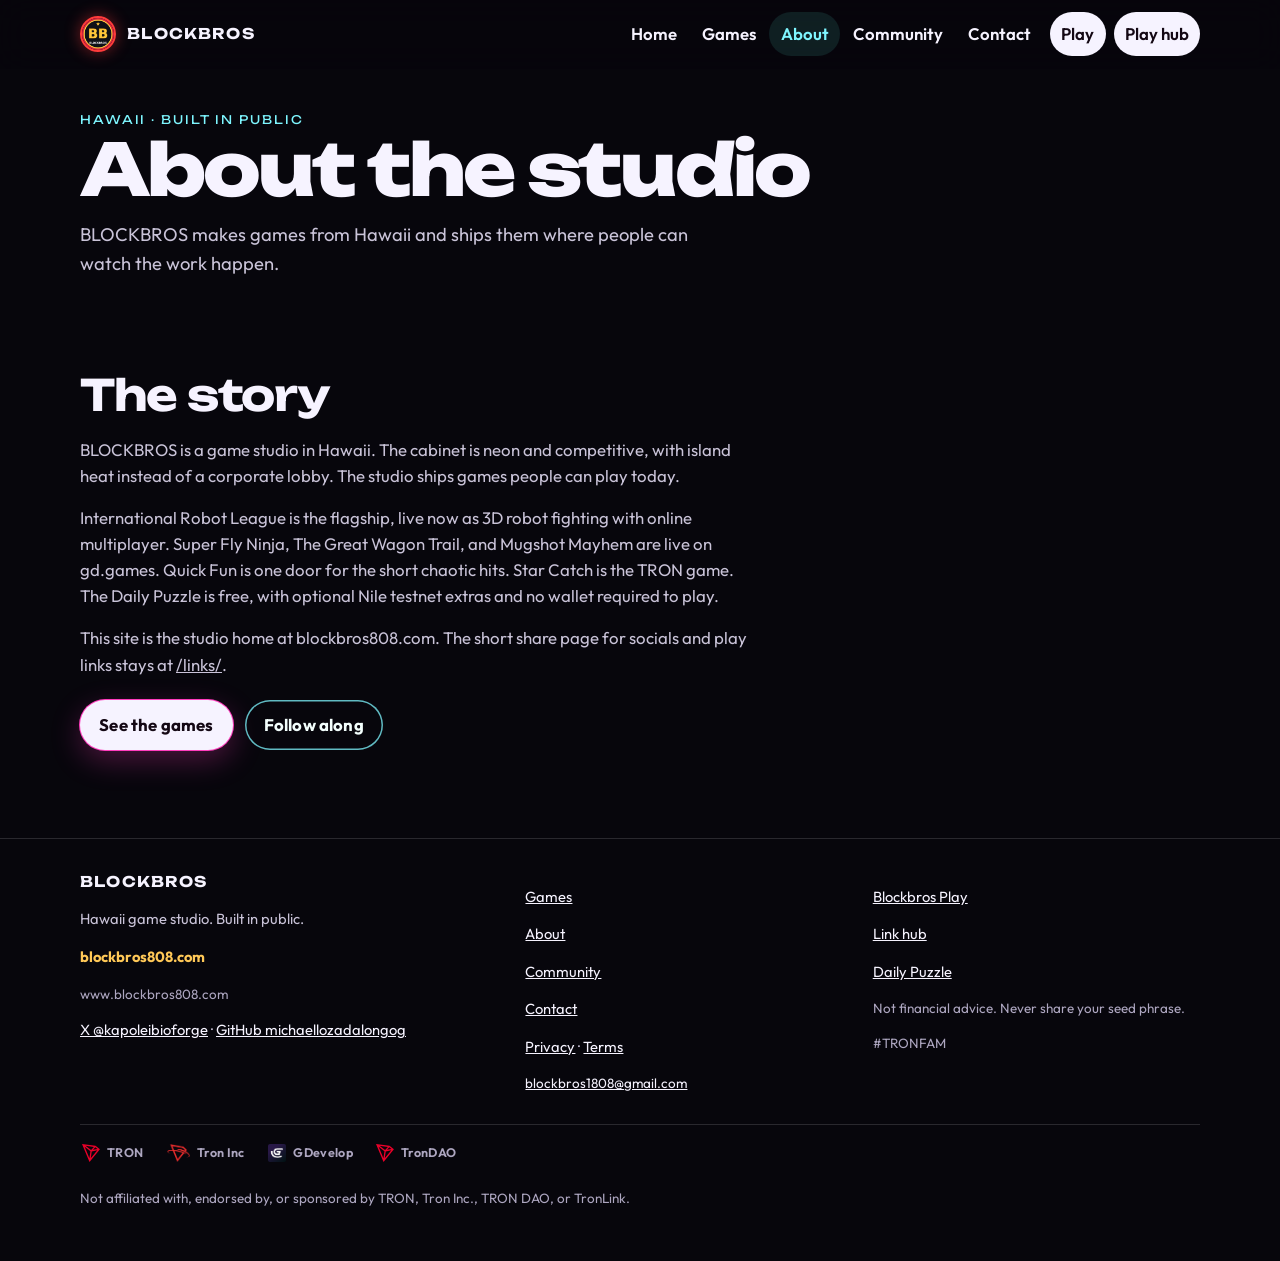
==== commit cbf0d806: "Legal: drop founder framing; keep plain social handles. Tony LOCK revise (2026-11-01): remove the Ab" ====
--- a/about/index.html
+++ b/about/index.html
@@ -69,22 +69,6 @@
       </div>
     </section>
 
-    <section class="band" id="studio" aria-labelledby="studio-title" style="padding-top:0">
-      <div class="wrap">
-        <p class="eyebrow">Studio</p>
-        <h2 id="studio-title">Links</h2>
-        <article class="founder">
-          <div class="monogram" aria-hidden="true">ML</div>
-          <div>
-            <h3>Michael Lozada</h3>
-            <div class="founder-links">
-              <a href="https://x.com/kapoleibioforge"><strong>X</strong><small>@kapoleibioforge</small></a>
-              <a href="https://github.com/michaellozadalongog"><strong>GitHub</strong><small>michaellozadalongog</small></a>
-            </div>
-          </div>
-        </article>
-      </div>
-    </section>
   </main>
 
   <footer class="site-footer">
@@ -94,7 +78,7 @@
         <p>Hawaii game studio. Built in public.</p>
         <p><a class="domain" href="https://blockbros808.com/">blockbros808.com</a></p>
         <p class="fine">www.blockbros808.com</p>
-        <p><a href="https://x.com/kapoleibioforge">Michael Lozada</a> · <a href="https://github.com/michaellozadalongog">GitHub</a></p>
+        <p><a href="https://x.com/kapoleibioforge">X @kapoleibioforge</a> · <a href="https://github.com/michaellozadalongog">GitHub michaellozadalongog</a></p>
       </div>
       <div>
         <p><a href="/games/">Games</a></p>
--- a/assets/styles.css
+++ b/assets/styles.css
@@ -621,8 +621,7 @@
 .where { font-size: 0.82rem; color: var(--dim); font-weight: 600; }
 
 .place-grid a,
-.social-grid a,
-.founder-links a {
+.social-grid a {
   text-decoration: none;
 }
 
@@ -640,12 +639,10 @@
 }
 
 .place strong,
-.social strong,
-.founder-links strong { display: block; font-size: 1rem; }
+.social strong { display: block; font-size: 1rem; }
 
 .place small,
-.social small,
-.founder-links small {
+.social small {
   display: block;
   color: var(--dim);
   font-size: 0.86rem;
@@ -665,55 +662,6 @@
 
 .icon svg { width: 22px; height: 22px; display: block; }
 
-.founder {
-  margin-top: 1.4rem;
-  display: grid;
-  gap: 1rem;
-  align-items: center;
-  padding: 1.15rem;
-  border-radius: 22px;
-  border: 1px solid rgba(255, 59, 59, 0.45);
-  background:
-    radial-gradient(400px 180px at 0% 0%, rgba(255, 59, 59, 0.16), transparent 60%),
-    rgba(16, 14, 24, 0.9);
-}
-
-.monogram {
-  width: 84px;
-  height: 84px;
-  border-radius: 50%;
-  display: grid;
-  place-items: center;
-  font-family: var(--display);
-  font-weight: 700;
-  letter-spacing: 0.04em;
-  border: 2px solid var(--red);
-  box-shadow: 0 0 22px rgba(255, 59, 59, 0.4);
-  background: radial-gradient(circle at 35% 30%, #3a1428, #120810 70%);
-}
-
-.role {
-  margin: 0.2rem 0 0.85rem;
-  color: var(--gold);
-  font-weight: 700;
-}
-
-.founder-links {
-  display: flex;
-  flex-wrap: wrap;
-  gap: 0.6rem;
-}
-
-.founder-links a {
-  min-height: 44px;
-  display: inline-flex;
-  align-items: center;
-  padding: 0.45rem 0.85rem;
-  border-radius: 999px;
-  border: 1px solid var(--line);
-  background: rgba(255, 255, 255, 0.03);
-}
-
 .site-footer {
   padding: 2rem 0 2.4rem;
   border-top: 1px solid var(--line);
@@ -768,8 +716,7 @@
   .btn:hover .arrow { transform: translateX(4px); }
   .card:hover { transform: translateY(-4px); border-color: rgba(126, 246, 255, 0.45); }
   .place:hover,
-  .social:hover,
-  .founder-links a:hover { transform: translateY(-2px); border-color: rgba(126, 246, 255, 0.5); }
+  .social:hover { transform: translateY(-2px); border-color: rgba(126, 246, 255, 0.5); }
   .site-footer .mark-row a:hover { color: var(--ink); }
 }
 
@@ -784,7 +731,6 @@
   .card-featured .cover { aspect-ratio: auto; min-height: 100%; }
   .place-grid,
   .social-grid { grid-template-columns: 1fr 1fr; }
-  .founder { grid-template-columns: auto 1fr; padding: 1.4rem 1.5rem; }
   .footer-grid { grid-template-columns: 1.3fr 1fr 1fr; align-items: start; }
 }
 
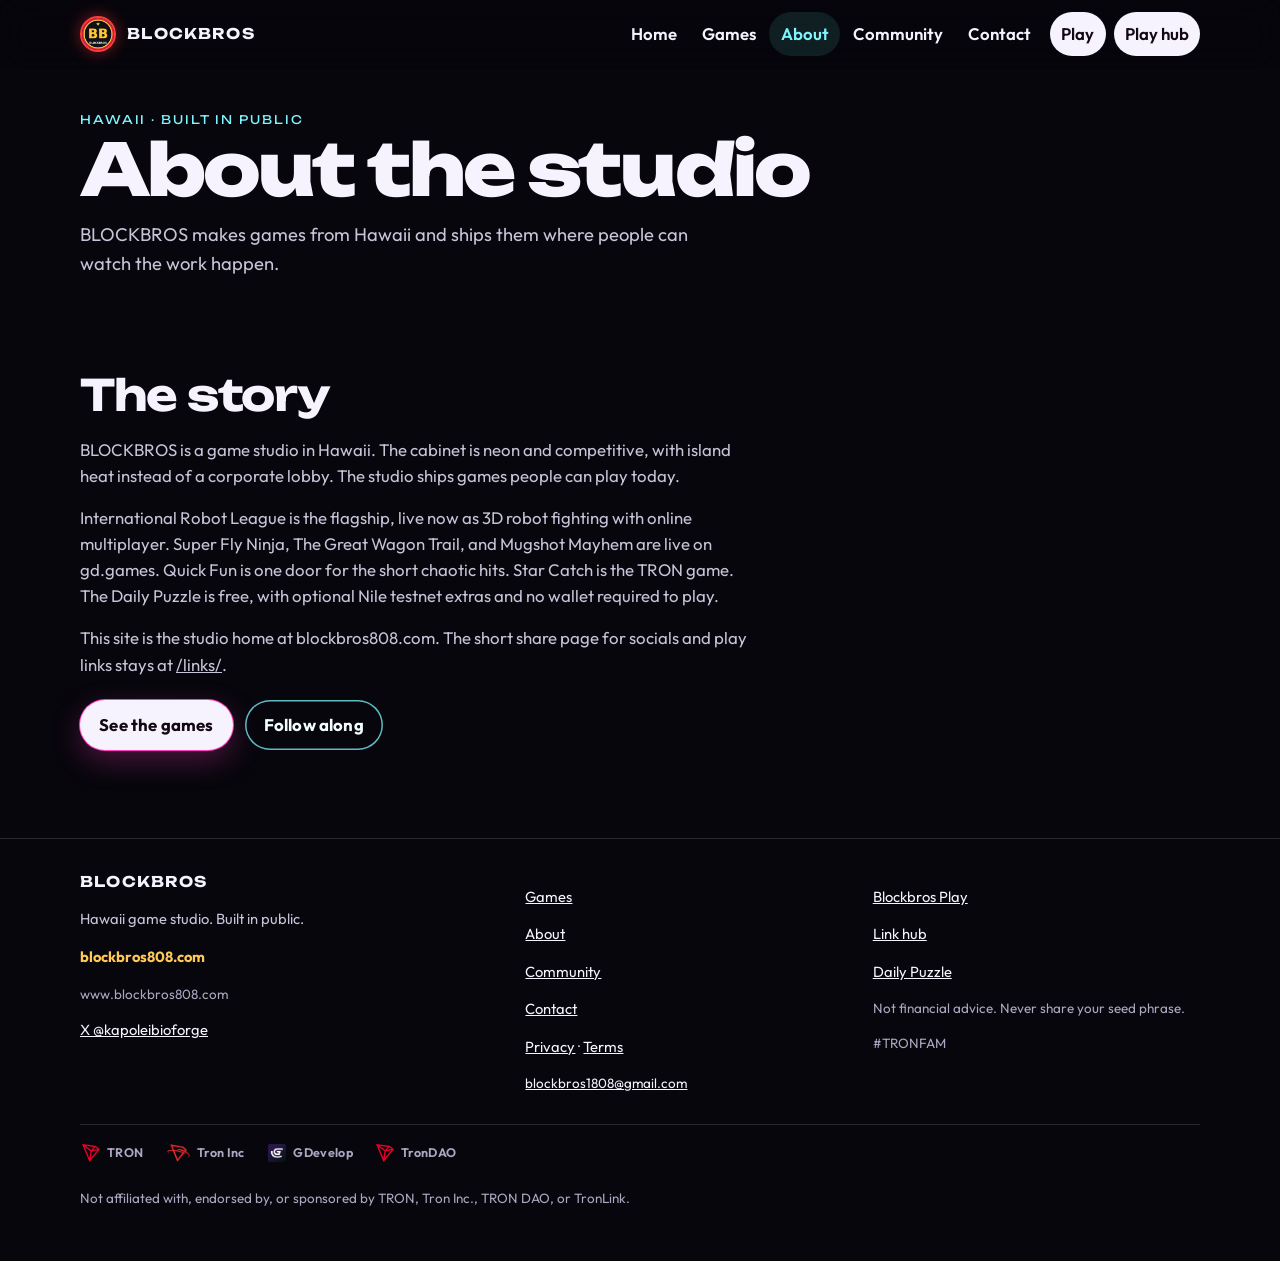
==== commit 8ad15cc9: "Legal LOCK: remove michaellozadalongog GitHub link from all public pages (keep studio socials)" ====
--- a/about/index.html
+++ b/about/index.html
@@ -78,7 +78,7 @@
         <p>Hawaii game studio. Built in public.</p>
         <p><a class="domain" href="https://blockbros808.com/">blockbros808.com</a></p>
         <p class="fine">www.blockbros808.com</p>
-        <p><a href="https://x.com/kapoleibioforge">X @kapoleibioforge</a> · <a href="https://github.com/michaellozadalongog">GitHub michaellozadalongog</a></p>
+        <p><a href="https://x.com/kapoleibioforge">X @kapoleibioforge</a></p>
       </div>
       <div>
         <p><a href="/games/">Games</a></p>
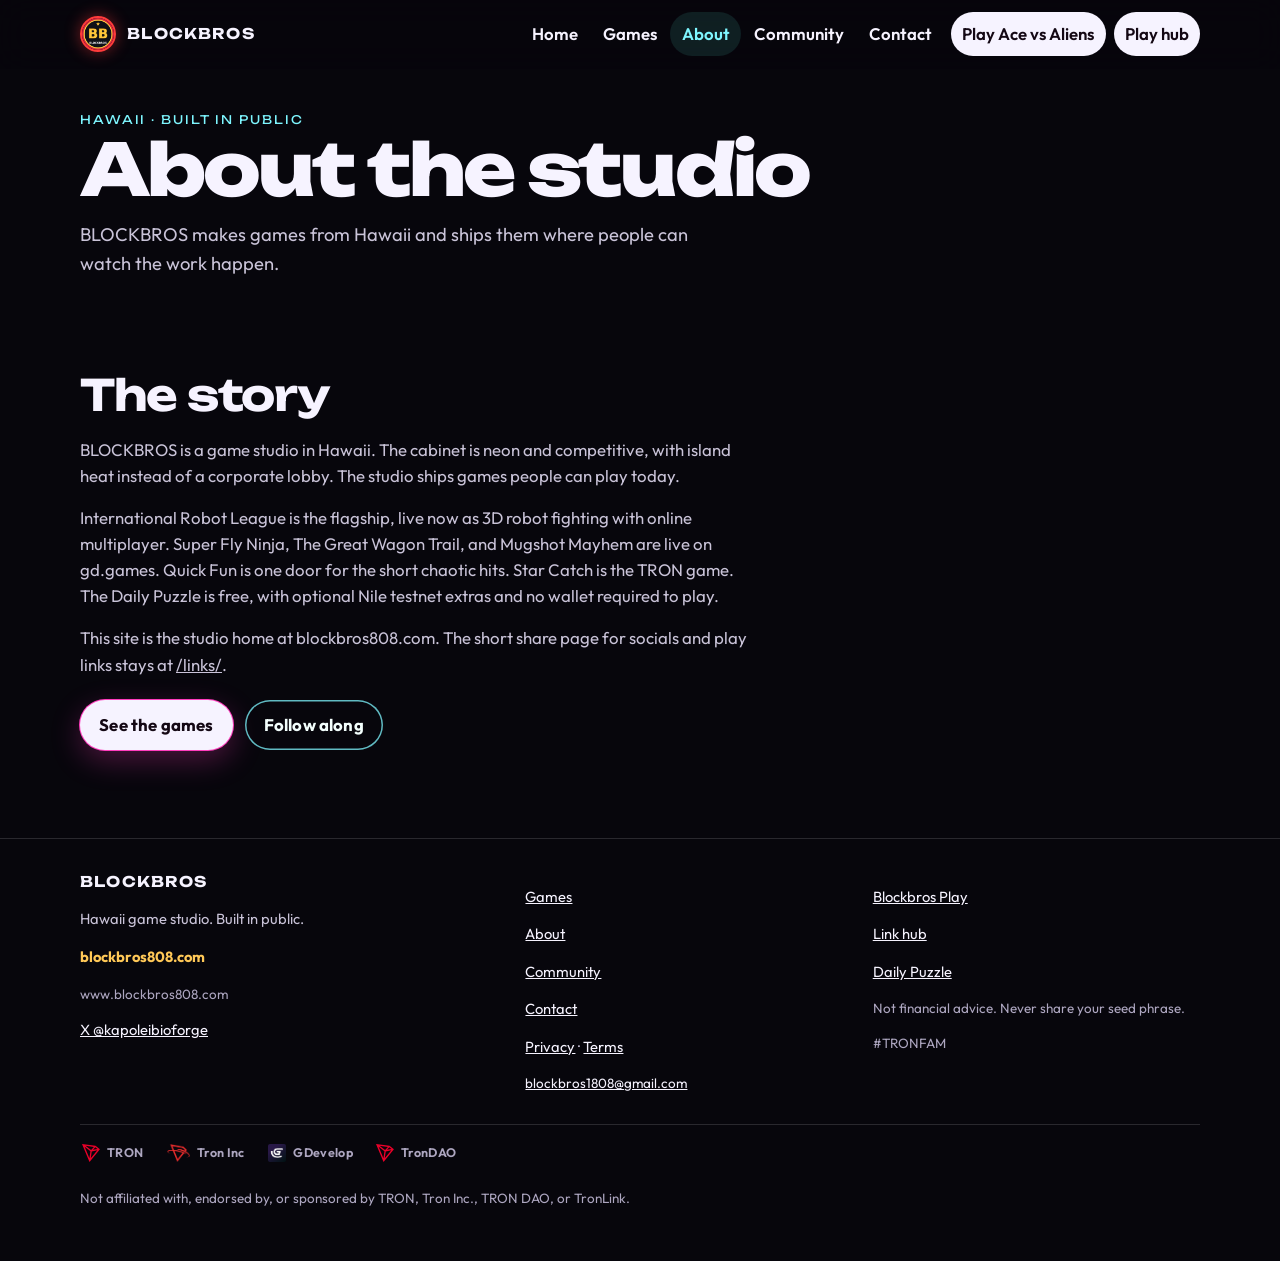
==== commit 007c4ce6: "Make Ace vs Aliens the top Play CTA on the apex site Co-authored-by: Tony | BlockBros <Blockbros808@" ====
--- a/about/index.html
+++ b/about/index.html
@@ -3,6 +3,7 @@
 <head>
   <meta charset="utf-8">
   <meta name="viewport" content="width=device-width, initial-scale=1">
+  <meta name="referrer" content="strict-origin-when-cross-origin">
   <title>About — BLOCKBROS</title>
   <meta name="description" content="BLOCKBROS is a Hawaii game studio built in public.">
   <meta name="theme-color" content="#07060c">
@@ -17,7 +18,7 @@
   <meta name="twitter:card" content="summary_large_image">
   <meta name="twitter:title" content="About — BLOCKBROS">
   <meta name="twitter:image" content="https://blockbros808.com/assets/og.png">
-  <link rel="stylesheet" href="/assets/styles.css">
+  <link rel="stylesheet" href="/assets/styles.css?v=ace-top-20261113">
   <style>html,body{background:#07060c;margin:0}</style>
 </head>
 <body>
@@ -39,8 +40,10 @@
         <a href="/about/" aria-current="page">About</a>
         <a href="/community/">Community</a>
         <a href="/contact/">Contact</a>
-        <a class="nav-cta" href="https://gd.games/blockbros/international-robot-league">Play<span class="sr-only"> International Robot League</span></a>
+        <a class="nav-cta" href="https://play.blockbros808.com/games/ace-vs-aliens/">Play Ace vs Aliens</a>
         <a class="nav-cta" href="https://play.blockbros808.com/">Play hub</a>
+        <a class="nav-cta nav-extra" href="https://gd.games/blockbros/international-robot-league">Play Robot League</a>
+        <a class="nav-cta nav-extra" href="/games/">Browse the cabinet</a>
       </nav>
     </div>
   </header>
--- a/assets/styles.css
+++ b/assets/styles.css
@@ -117,6 +117,7 @@
 .brand {
   display: inline-flex;
   align-items: center;
+  min-height: 44px;
   gap: 0.7rem;
   text-decoration: none;
   font-family: var(--display);
@@ -753,7 +754,13 @@
   }
   .site-nav a { padding-inline: 0.7rem; }
   .site-nav .nav-cta { margin-left: 0.35rem; }
+  .site-nav .nav-extra { display: none; }
   body.nav-open { overflow: auto; }
+}
+
+@media (min-width: 980px) and (max-width: 1199px) {
+  .site-nav a { padding-inline: 0.45rem; }
+  .site-nav .nav-cta { font-size: 0.92rem; }
 }
 
 @media (min-width: 1040px) {
